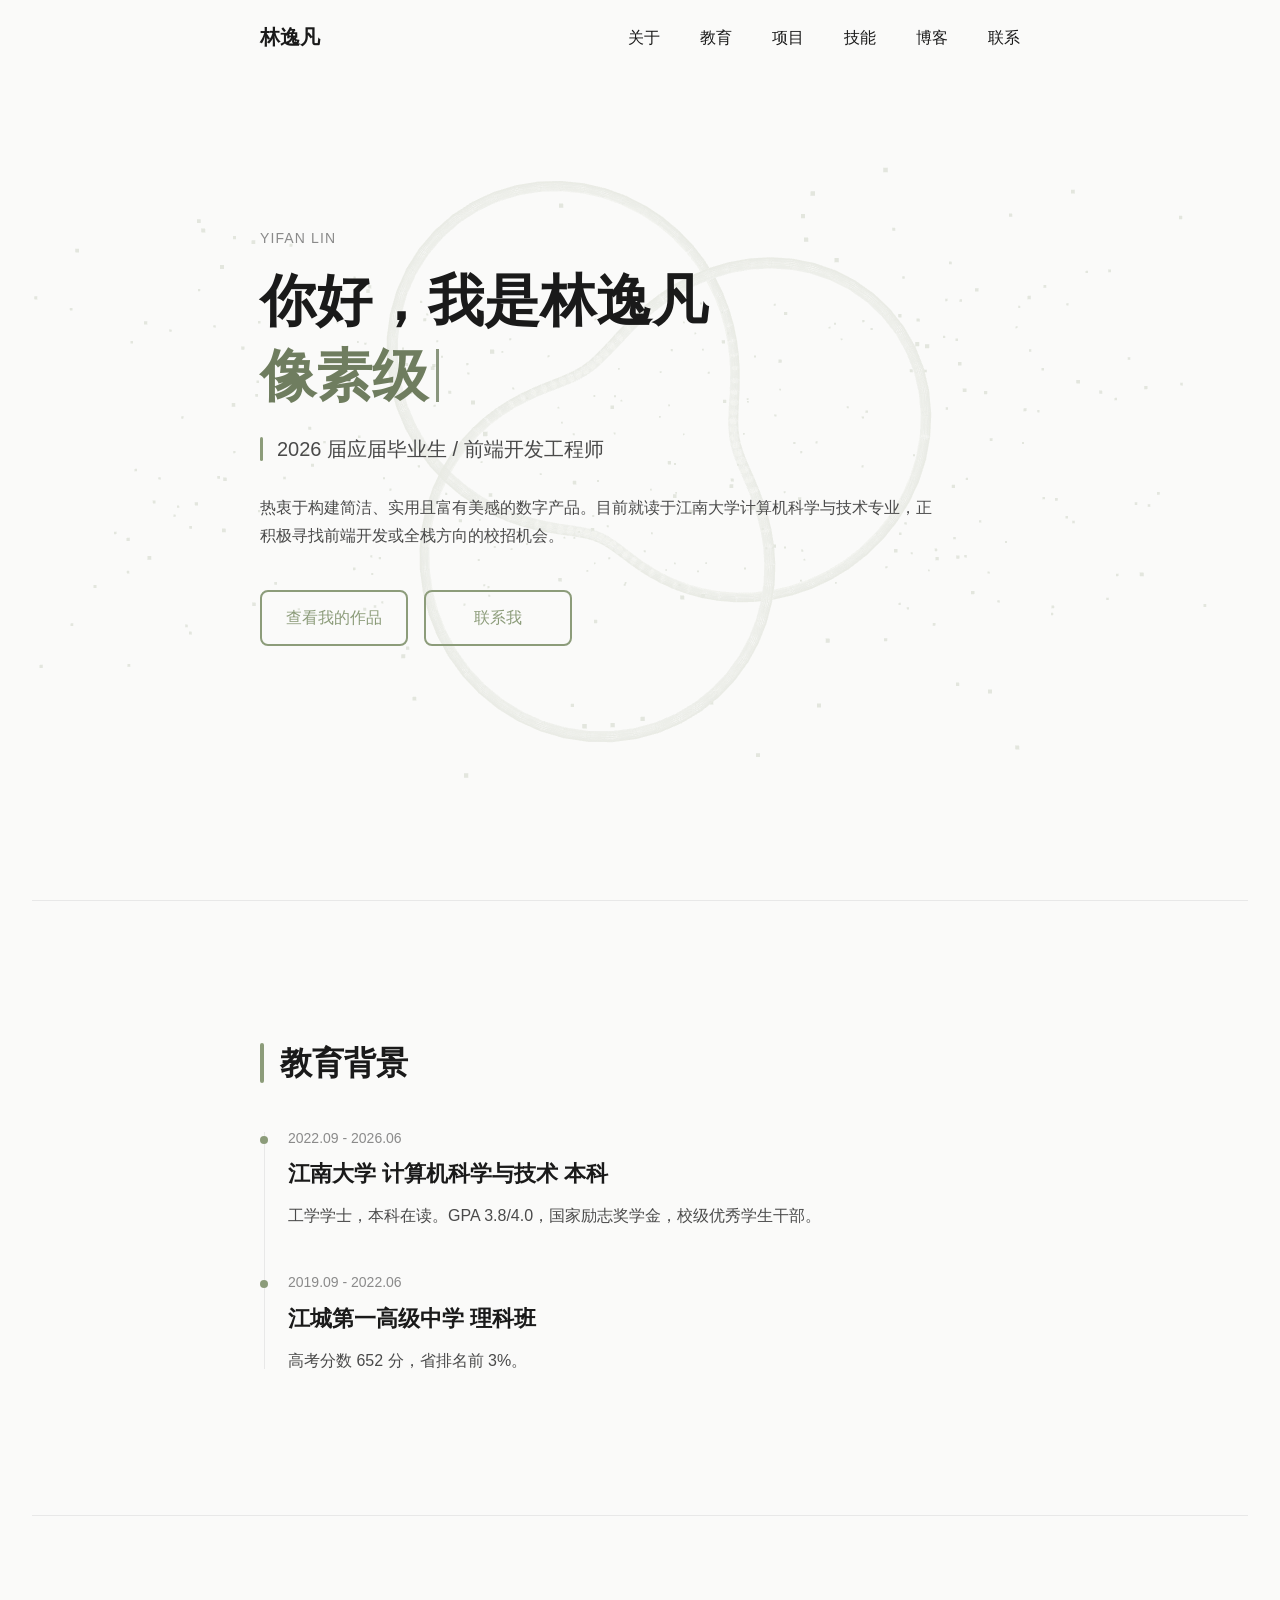
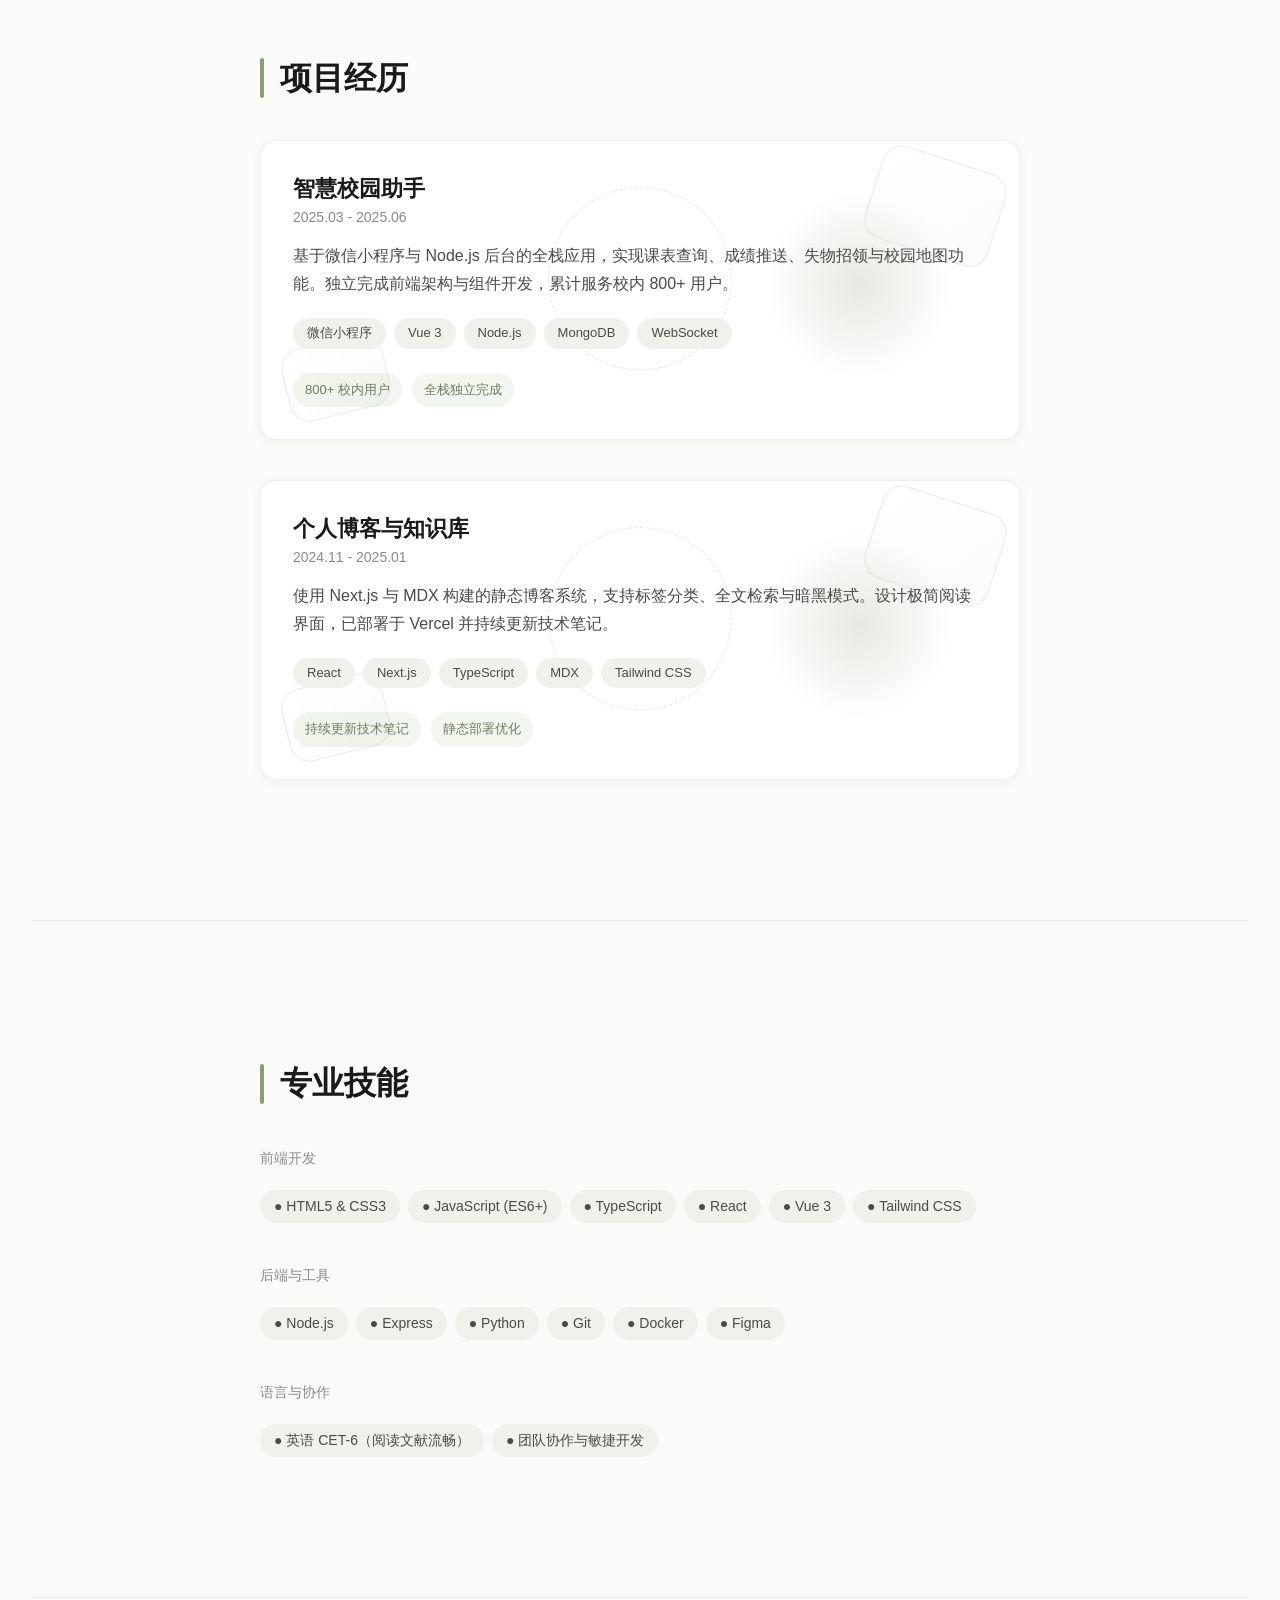
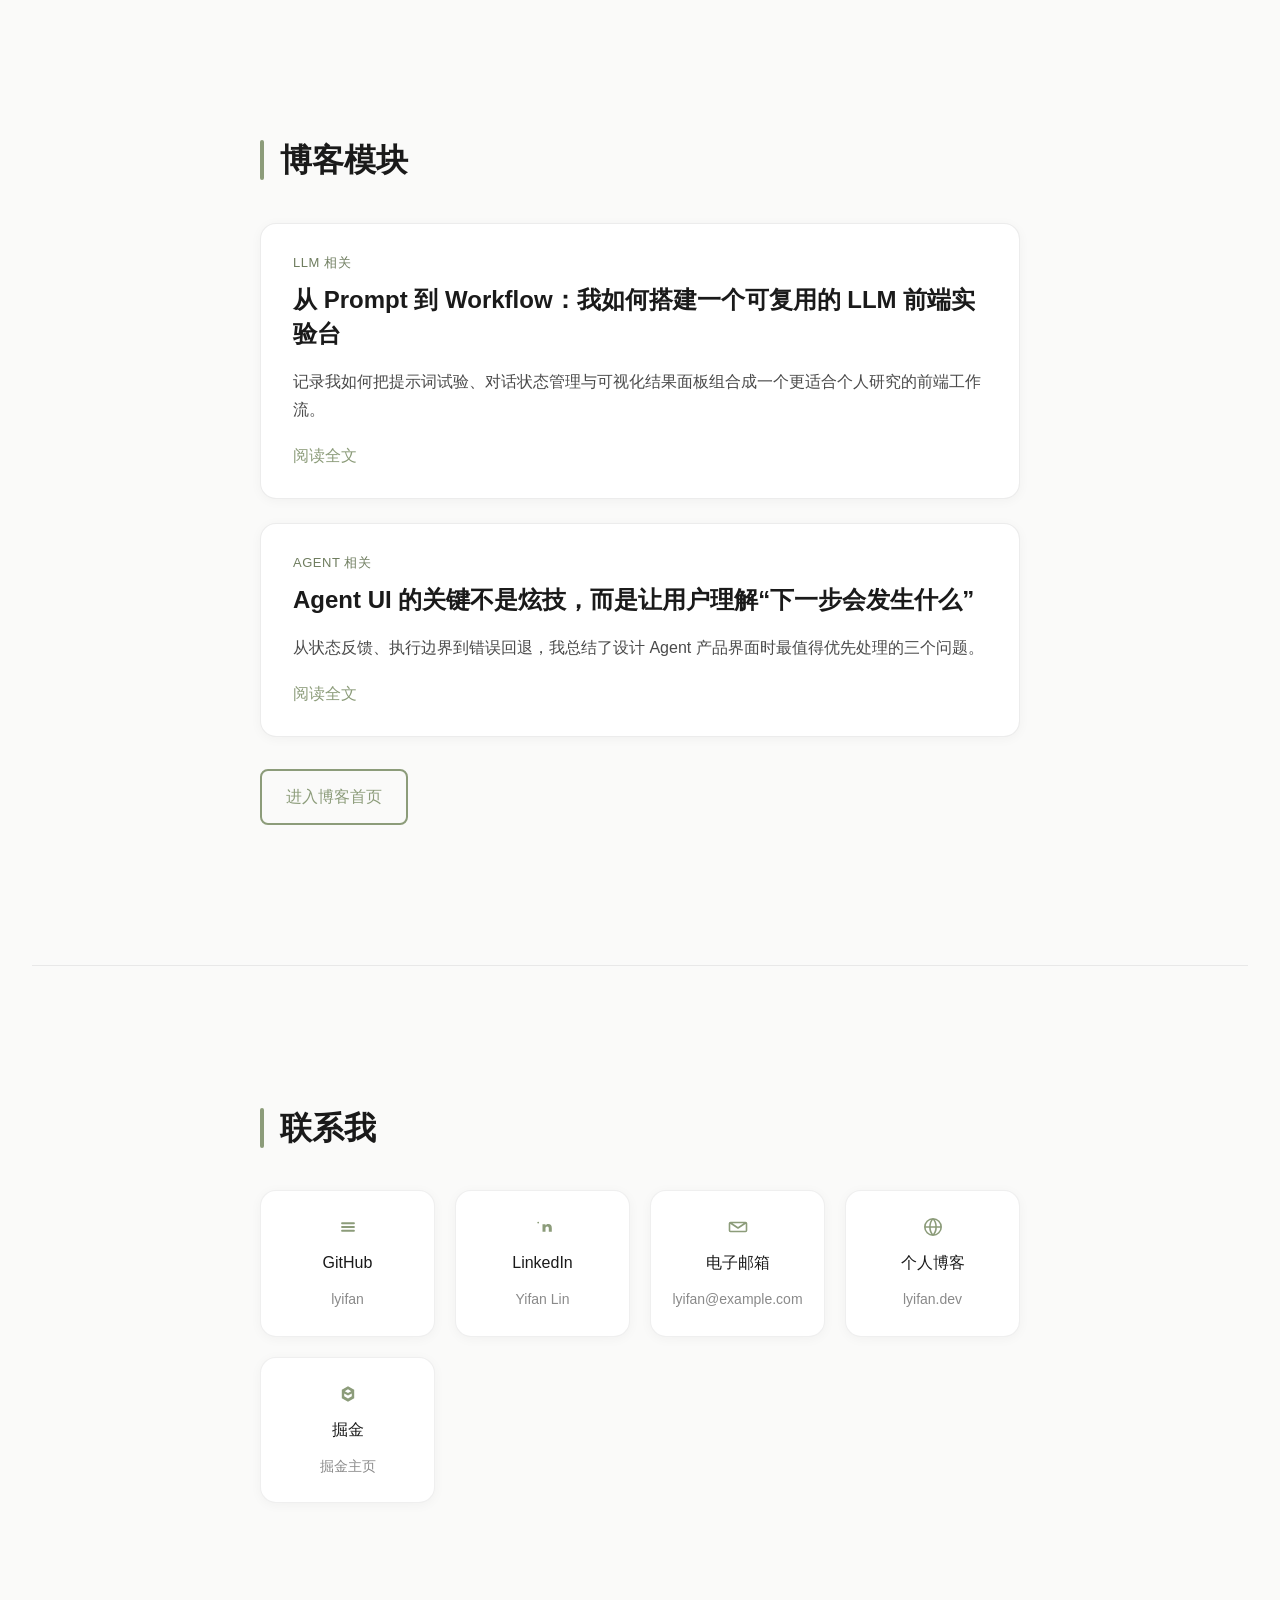
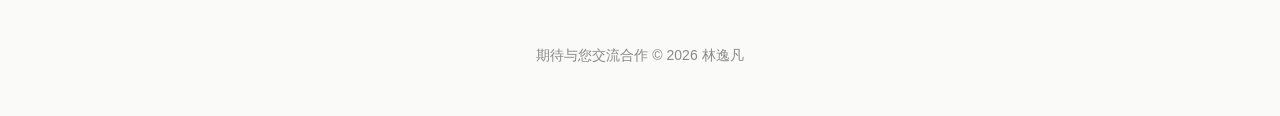
==== index.html @ b5159fd4 "Create a static resume portfolio site with 3D interactions and blog routes. This adds a deploy-ready" ====
<!DOCTYPE html>
<html lang="zh-CN">
  <head>
    <meta charset="UTF-8" />
    <meta name="viewport" content="width=device-width, initial-scale=1.0" />
    <title>林逸凡 | 个人简历</title>
    <meta
      name="description"
      content="林逸凡的个人简历网站，展示教育背景、项目经历、专业技能与联系方式。"
    />
    <link rel="stylesheet" href="./style.css" />
  </head>
  <body>
    <header class="site-header" id="top">
      <nav class="nav" aria-label="主导航">
        <div class="nav__inner">
          <a class="nav__brand" href="#about" data-nav-link>林逸凡</a>
          <div class="nav__links" aria-label="桌面端导航">
            <a href="#about" data-nav-link>关于</a>
            <a href="#education" data-nav-link>教育</a>
            <a href="#projects" data-nav-link>项目</a>
            <a href="#skills" data-nav-link>技能</a>
            <a href="./blog/index.html">博客</a>
            <a href="#contact" data-nav-link>联系</a>
          </div>
          <button
            class="nav__toggle"
            type="button"
            aria-label="打开菜单"
            aria-expanded="false"
            aria-controls="mobile-menu"
          >
            <svg viewBox="0 0 24 24" aria-hidden="true">
              <path
                d="M4 7h16M4 12h16M4 17h16"
                fill="none"
                stroke="currentColor"
                stroke-linecap="round"
                stroke-width="1.8"
              />
            </svg>
          </button>
        </div>
      </nav>
      <div class="mobile-menu" id="mobile-menu" aria-hidden="true">
        <div class="mobile-menu__panel">
          <button class="mobile-menu__close" type="button" aria-label="关闭菜单">
            <svg viewBox="0 0 24 24" aria-hidden="true">
              <path
                d="M6 6l12 12M18 6L6 18"
                fill="none"
                stroke="currentColor"
                stroke-linecap="round"
                stroke-width="1.8"
              />
            </svg>
          </button>
          <div class="mobile-menu__links" aria-label="移动端导航">
            <a href="#about" data-mobile-link>关于</a>
            <a href="#education" data-mobile-link>教育</a>
            <a href="#projects" data-mobile-link>项目</a>
            <a href="#skills" data-mobile-link>技能</a>
            <a href="./blog/index.html">博客</a>
            <a href="#contact" data-mobile-link>联系</a>
          </div>
        </div>
      </div>
    </header>

    <main class="page">
      <section class="hero section section--hero section-visible" id="about" aria-labelledby="hero-title">
        <div class="hero__scene" aria-hidden="true">
          <canvas class="hero__canvas" id="hero-canvas"></canvas>
        </div>
        <div class="container">
          <div class="hero__content">
            <p class="hero__eyebrow">Yifan Lin</p>
            <h1 class="hero__title" id="hero-title">
              你好，我是林逸凡
              <span
                class="hero__typing"
                data-typing='["前端开发工程师","像素级体验的构建者","热爱开源与美感的开发者"]'
                aria-label="前端开发工程师"
              >
                <span class="hero__typing-text">前端开发工程师</span>
                <span class="hero__typing-caret" aria-hidden="true"></span>
              </span>
            </h1>
            <p class="hero__subtitle">
              <span class="hero__subtitle-accent"></span>
              2026 届应届毕业生 / 前端开发工程师
            </p>
            <p class="hero__description">
              热衷于构建简洁、实用且富有美感的数字产品。目前就读于江南大学计算机科学与技术专业，正积极寻找前端开发或全栈方向的校招机会。
            </p>
            <div class="hero__actions">
              <a class="button button--outline" href="#projects" data-nav-link>查看我的作品</a>
              <a class="button button--outline" href="#contact" data-nav-link>联系我</a>
            </div>
          </div>
        </div>
      </section>

      <section class="section section-divider section-hidden" id="education" data-animate aria-labelledby="education-title">
        <div class="container">
          <div class="section-heading">
            <span class="section-heading__bar" aria-hidden="true"></span>
            <h2 class="section-heading__title" id="education-title">教育背景</h2>
          </div>
          <div class="timeline" aria-label="教育经历时间轴">
            <article class="timeline__item">
              <div class="timeline__marker" aria-hidden="true"></div>
              <div class="timeline__content">
                <p class="timeline__meta">2022.09 - 2026.06</p>
                <h3 class="timeline__title">江南大学 计算机科学与技术 本科</h3>
                <p class="timeline__text">
                  工学学士，本科在读。GPA 3.8/4.0，国家励志奖学金，校级优秀学生干部。
                </p>
              </div>
            </article>
            <article class="timeline__item">
              <div class="timeline__marker" aria-hidden="true"></div>
              <div class="timeline__content">
                <p class="timeline__meta">2019.09 - 2022.06</p>
                <h3 class="timeline__title">江城第一高级中学 理科班</h3>
                <p class="timeline__text">高考分数 652 分，省排名前 3%。</p>
              </div>
            </article>
          </div>
        </div>
      </section>

      <section class="section section-divider section-hidden" id="projects" data-animate aria-labelledby="projects-title">
        <div class="container">
          <div class="section-heading">
            <span class="section-heading__bar" aria-hidden="true"></span>
            <h2 class="section-heading__title" id="projects-title">项目经历</h2>
          </div>
          <div class="project-list">
            <article class="project-card project-card--3d" data-tilt>
              <div class="project-card__visual" aria-hidden="true">
                <span class="project-card__glow"></span>
                <span class="project-card__plane project-card__plane--back"></span>
                <span class="project-card__plane project-card__plane--front"></span>
                <span class="project-card__orbit"></span>
              </div>
              <div class="project-card__header">
                <h3 class="project-card__title">智慧校园助手</h3>
                <p class="project-card__date">2025.03 - 2025.06</p>
              </div>
              <p class="project-card__description">
                基于微信小程序与 Node.js 后台的全栈应用，实现课表查询、成绩推送、失物招领与校园地图功能。独立完成前端架构与组件开发，累计服务校内 800+ 用户。
              </p>
              <div class="tag-list" aria-label="智慧校园助手技术栈">
                <span class="tag">微信小程序</span>
                <span class="tag">Vue 3</span>
                <span class="tag">Node.js</span>
                <span class="tag">MongoDB</span>
                <span class="tag">WebSocket</span>
              </div>
              <div class="project-card__footer">
                <span class="project-card__metric">800+ 校内用户</span>
                <span class="project-card__metric">全栈独立完成</span>
              </div>
            </article>

            <article class="project-card project-card--3d" data-tilt>
              <div class="project-card__visual" aria-hidden="true">
                <span class="project-card__glow"></span>
                <span class="project-card__plane project-card__plane--back"></span>
                <span class="project-card__plane project-card__plane--front"></span>
                <span class="project-card__orbit"></span>
              </div>
              <div class="project-card__header">
                <h3 class="project-card__title">个人博客与知识库</h3>
                <p class="project-card__date">2024.11 - 2025.01</p>
              </div>
              <p class="project-card__description">
                使用 Next.js 与 MDX 构建的静态博客系统，支持标签分类、全文检索与暗黑模式。设计极简阅读界面，已部署于 Vercel 并持续更新技术笔记。
              </p>
              <div class="tag-list" aria-label="个人博客与知识库技术栈">
                <span class="tag">React</span>
                <span class="tag">Next.js</span>
                <span class="tag">TypeScript</span>
                <span class="tag">MDX</span>
                <span class="tag">Tailwind CSS</span>
              </div>
              <div class="project-card__footer">
                <span class="project-card__metric">持续更新技术笔记</span>
                <span class="project-card__metric">静态部署优化</span>
              </div>
            </article>
          </div>
        </div>
      </section>

      <section class="section section-divider section-hidden" id="skills" data-animate aria-labelledby="skills-title">
        <div class="container">
          <div class="section-heading">
            <span class="section-heading__bar" aria-hidden="true"></span>
            <h2 class="section-heading__title" id="skills-title">专业技能</h2>
          </div>

          <div class="skill-groups">
            <article class="skill-group">
              <p class="skill-group__label">前端开发</p>
              <div class="skill-list">
                <span class="skill-pill">● HTML5 &amp; CSS3</span>
                <span class="skill-pill">● JavaScript (ES6+)</span>
                <span class="skill-pill">● TypeScript</span>
                <span class="skill-pill">● React</span>
                <span class="skill-pill">● Vue 3</span>
                <span class="skill-pill">● Tailwind CSS</span>
              </div>
            </article>

            <article class="skill-group">
              <p class="skill-group__label">后端与工具</p>
              <div class="skill-list">
                <span class="skill-pill">● Node.js</span>
                <span class="skill-pill">● Express</span>
                <span class="skill-pill">● Python</span>
                <span class="skill-pill">● Git</span>
                <span class="skill-pill">● Docker</span>
                <span class="skill-pill">● Figma</span>
              </div>
            </article>

            <article class="skill-group">
              <p class="skill-group__label">语言与协作</p>
              <div class="skill-list">
                <span class="skill-pill">● 英语 CET-6（阅读文献流畅）</span>
                <span class="skill-pill">● 团队协作与敏捷开发</span>
              </div>
            </article>
          </div>
        </div>
      </section>

      <section class="section section-divider section-hidden" id="blog" data-animate aria-labelledby="blog-title">
        <div class="container">
          <div class="section-heading">
            <span class="section-heading__bar" aria-hidden="true"></span>
            <h2 class="section-heading__title" id="blog-title">博客模块</h2>
          </div>
          <div class="blog-preview">
            <article class="blog-card">
              <p class="blog-card__meta">LLM 相关</p>
              <h3 class="blog-card__title">从 Prompt 到 Workflow：我如何搭建一个可复用的 LLM 前端实验台</h3>
              <p class="blog-card__excerpt">
                记录我如何把提示词试验、对话状态管理与可视化结果面板组合成一个更适合个人研究的前端工作流。
              </p>
              <a class="blog-card__link" href="./blog/posts/llm-prompt-workflow.html">阅读全文</a>
            </article>
            <article class="blog-card">
              <p class="blog-card__meta">Agent 相关</p>
              <h3 class="blog-card__title">Agent UI 的关键不是炫技，而是让用户理解“下一步会发生什么”</h3>
              <p class="blog-card__excerpt">
                从状态反馈、执行边界到错误回退，我总结了设计 Agent 产品界面时最值得优先处理的三个问题。
              </p>
              <a class="blog-card__link" href="./blog/posts/agent-ui-feedback.html">阅读全文</a>
            </article>
          </div>
          <div class="blog-preview__actions">
            <a class="button button--outline" href="./blog/index.html">进入博客首页</a>
          </div>
        </div>
      </section>

      <section class="section section-divider section-hidden" id="contact" data-animate aria-labelledby="contact-title">
        <div class="container">
          <div class="section-heading">
            <span class="section-heading__bar" aria-hidden="true"></span>
            <h2 class="section-heading__title" id="contact-title">联系我</h2>
          </div>

          <div class="social-grid">
            <a
              class="social-card"
              href="https://github.com/lyifan"
              target="_blank"
              rel="noopener noreferrer"
              aria-label="打开 GitHub：lyifan"
            >
              <span class="social-card__icon" aria-hidden="true">
                <svg viewBox="0 0 24 24">
                  <path
                    d="M6 8.25h12M6 12h12M6 15.75h12"
                    fill="none"
                    stroke="currentColor"
                    stroke-linecap="round"
                    stroke-width="1.8"
                  />
                </svg>
              </span>
              <span class="social-card__name">GitHub</span>
              <span class="social-card__meta">lyifan</span>
            </a>

            <a
              class="social-card"
              href="https://linkedin.com/in/lyifan"
              target="_blank"
              rel="noopener noreferrer"
              aria-label="打开 LinkedIn：Yifan Lin"
            >
              <span class="social-card__icon" aria-hidden="true">
                <svg viewBox="0 0 24 24">
                  <path
                    d="M7.2 9.2v7.6M7.2 6.7a.9.9 0 1 0 0 1.8a.9.9 0 0 0 0-1.8Zm4.3 10.1V9.2h3v1.2c.5-.9 1.5-1.5 2.8-1.5c2.3 0 3.5 1.5 3.5 4.1v3.8h-3V13.3c0-1.1-.4-1.9-1.5-1.9c-.9 0-1.4.6-1.7 1.2a2 2 0 0 0-.1.8v3.4h-3Z"
                    fill="currentColor"
                  />
                </svg>
              </span>
              <span class="social-card__name">LinkedIn</span>
              <span class="social-card__meta">Yifan Lin</span>
            </a>

            <a
              class="social-card"
              href="mailto:lyifan@example.com"
              aria-label="发送邮件至 lyifan@example.com"
            >
              <span class="social-card__icon" aria-hidden="true">
                <svg viewBox="0 0 24 24">
                  <path
                    d="M4.5 7.5h15a1 1 0 0 1 1 1v7a1 1 0 0 1-1 1h-15a1 1 0 0 1-1-1v-7a1 1 0 0 1 1-1Zm0 .5L12 13l7.5-5"
                    fill="none"
                    stroke="currentColor"
                    stroke-linejoin="round"
                    stroke-width="1.6"
                  />
                </svg>
              </span>
              <span class="social-card__name">电子邮箱</span>
              <span class="social-card__meta">lyifan@example.com</span>
            </a>

            <a
              class="social-card"
              href="https://lyifan.dev"
              target="_blank"
              rel="noopener noreferrer"
              aria-label="打开个人博客：lyifan.dev"
            >
              <span class="social-card__icon" aria-hidden="true">
                <svg viewBox="0 0 24 24">
                  <path
                    d="M12 3.8a8.2 8.2 0 1 0 0 16.4a8.2 8.2 0 0 0 0-16.4Zm0 0c2 2 3.1 5.2 3.1 8.2S14 18.2 12 20.2m0-16.4c-2 2-3.1 5.2-3.1 8.2s1.1 6.2 3.1 8.2M4.3 12h15.4"
                    fill="none"
                    stroke="currentColor"
                    stroke-width="1.6"
                  />
                </svg>
              </span>
              <span class="social-card__name">个人博客</span>
              <span class="social-card__meta">lyifan.dev</span>
            </a>

            <a
              class="social-card"
              href="https://juejin.cn/user/lyifan"
              target="_blank"
              rel="noopener noreferrer"
              aria-label="打开掘金主页"
            >
              <span class="social-card__icon" aria-hidden="true">
                <svg viewBox="0 0 24 24">
                  <path
                    d="M12 4.2l6.2 3.6v8.4L12 19.8l-6.2-3.6V7.8L12 4.2Zm0 3.1L8.8 9.2l3.2 1.9l3.2-1.9L12 7.3Zm-3.8 4.1v2.8l3.8 2.2l3.8-2.2v-2.8L12 13.6l-3.8-2.2Z"
                    fill="currentColor"
                  />
                </svg>
              </span>
              <span class="social-card__name">掘金</span>
              <span class="social-card__meta">掘金主页</span>
            </a>
          </div>
        </div>
      </section>
    </main>

    <footer class="footer">
      <div class="container">
        <p class="footer__text">期待与您交流合作 © 2026 林逸凡</p>
      </div>
    </footer>

    <script src="./three.min.js"></script>
    <script src="./script.js"></script>
  </body>
</html>
---- style.css ----
:root {
  --color-bg: #fafaf9;
  --color-surface: #ffffff;
  --color-text: #1a1a1a;
  --color-text-secondary: #4a4a4a;
  --color-text-muted: #8a8a8a;
  --color-accent: #8c9c7a;
  --color-accent-hover: #6f7d5f;
  --color-border: #e8e8e8;
  --color-tag: #f0f0ed;
  --color-tag-hover: #e6e8e0;
  --shadow-card: 0 2px 12px rgba(0, 0, 0, 0.04);
  --shadow-card-hover: 0 12px 40px rgba(0, 0, 0, 0.06);
  --shadow-social-hover:
    0 0 0 6px rgba(140, 156, 122, 0.15),
    0 8px 30px rgba(0, 0, 0, 0.06);
  --transition-smooth: 0.5s cubic-bezier(0.2, 0.9, 0.3, 1);
  --radius-card: 16px;
  --radius-button: 8px;
  --radius-pill: 20px;
  --container-width: 760px;
  --space-section: 140px;
  --space-card: 40px;
}

*,
*::before,
*::after {
  box-sizing: border-box;
}

html {
  scroll-behavior: smooth;
}

body {
  margin: 0;
  font-family: -apple-system, BlinkMacSystemFont, "Segoe UI", Roboto, Helvetica, Arial, sans-serif;
  color: var(--color-text-secondary);
  background: var(--color-bg);
  font-size: 16px;
  line-height: 1.75;
  text-rendering: optimizeLegibility;
}

body.menu-open {
  overflow: hidden;
}

a,
button {
  -webkit-tap-highlight-color: transparent;
}

a {
  color: inherit;
  text-decoration: none;
}

button {
  border: 0;
  background: transparent;
  color: inherit;
  font: inherit;
}

button,
a,
.tag,
.skill-pill,
.social-card,
.project-card {
  cursor: pointer;
}

img,
svg {
  display: block;
  max-width: 100%;
}

:focus-visible {
  outline: 2px solid var(--color-accent);
  outline-offset: 4px;
}

.container {
  width: min(100%, var(--container-width));
  margin: 0 auto;
}

.site-header {
  position: fixed;
  top: 0;
  left: 0;
  z-index: 20;
  width: 100%;
}

.nav {
  transition:
    background-color 0.3s ease,
    border-color 0.3s ease,
    box-shadow 0.3s ease,
    backdrop-filter 0.3s ease;
}

.nav.nav-scrolled {
  background: rgba(250, 250, 249, 0.85);
  backdrop-filter: blur(12px);
  border-bottom: 1px solid rgba(232, 232, 232, 0.95);
}

.nav__inner {
  width: min(100%, calc(var(--container-width) + 64px));
  margin: 0 auto;
  padding: 20px 32px;
  display: flex;
  align-items: center;
  justify-content: space-between;
}

.nav__brand {
  font-size: 20px;
  font-weight: 600;
  color: var(--color-text);
}

.nav__links {
  display: flex;
  align-items: center;
  gap: 40px;
}

.nav__links a {
  font-size: 16px;
  font-weight: 500;
  color: var(--color-text);
  transition: color 0.25s ease;
}

.nav__links a:hover,
.nav__brand:hover,
.mobile-menu__links a:hover {
  color: var(--color-accent);
}

.nav__toggle,
.mobile-menu__close {
  display: none;
  align-items: center;
  justify-content: center;
  width: 44px;
  height: 44px;
  color: var(--color-text);
}

.nav__toggle svg,
.mobile-menu__close svg {
  width: 24px;
  height: 24px;
}

.mobile-menu {
  position: fixed;
  inset: 0;
  background: rgba(250, 250, 249, 0.92);
  opacity: 0;
  visibility: hidden;
  pointer-events: none;
  transition:
    opacity 0.3s ease,
    visibility 0.3s ease;
}

.mobile-menu.is-open {
  opacity: 1;
  visibility: visible;
  pointer-events: auto;
}

.mobile-menu__panel {
  position: relative;
  min-height: 100vh;
  background: var(--color-bg);
  transform: translateY(-100%);
  transition: transform 0.4s cubic-bezier(0.2, 0.9, 0.3, 1);
}

.mobile-menu.is-open .mobile-menu__panel {
  transform: translateY(0);
}

.mobile-menu__close {
  position: absolute;
  top: 20px;
  right: 20px;
}

.mobile-menu__links {
  min-height: 100vh;
  display: flex;
  flex-direction: column;
  align-items: center;
  justify-content: center;
  gap: 32px;
}

.mobile-menu__links a {
  font-size: 24px;
  font-weight: 500;
  color: var(--color-text);
}

.page {
  padding: 0 32px;
}

.section {
  padding: var(--space-section) 0;
}

.section--hero {
  min-height: 100vh;
  display: flex;
  align-items: center;
  padding-top: 112px;
  position: relative;
  overflow: hidden;
}

.section-divider {
  border-top: 1px solid var(--color-border);
}

.section-heading {
  display: flex;
  align-items: center;
  gap: 16px;
  margin-bottom: 40px;
}

.section-heading__bar {
  width: 4px;
  height: 40px;
  border-radius: 999px;
  background: var(--color-accent);
}

.section-heading__title {
  margin: 0;
  font-size: 32px;
  line-height: 1.4;
  font-weight: 600;
  color: var(--color-text);
}

.hero__content {
  max-width: 720px;
  position: relative;
  z-index: 1;
}

.hero__scene {
  position: absolute;
  inset: 0;
  pointer-events: none;
  overflow: hidden;
}

.hero__canvas {
  width: 100%;
  height: 100%;
  opacity: 0.55;
}

.hero__eyebrow {
  margin: 0 0 16px;
  font-size: 14px;
  color: var(--color-text-muted);
  letter-spacing: 0.08em;
  text-transform: uppercase;
}

.hero__title {
  margin: 0;
  font-size: 56px;
  line-height: 1.2;
  font-weight: 700;
  color: var(--color-text);
  display: flex;
  flex-direction: column;
  gap: 8px;
}

.hero__typing {
  display: inline-flex;
  align-items: center;
  gap: 8px;
  min-height: 1.2em;
  color: var(--color-accent-hover);
}

.hero__typing-text {
  display: inline-block;
}

.hero__typing-caret {
  width: 3px;
  height: 0.95em;
  background: rgba(111, 125, 95, 0.8);
  animation: typing-caret 0.9s steps(1) infinite;
}

.hero__subtitle {
  margin: 24px 0 0;
  font-size: 20px;
  line-height: 1.6;
  color: var(--color-text-secondary);
  display: inline-flex;
  align-items: center;
  gap: 14px;
}

.hero__subtitle-accent {
  width: 3px;
  height: 24px;
  border-radius: 999px;
  background: var(--color-accent);
}

.hero__description {
  margin: 24px 0 0;
  max-width: 680px;
}

.hero__actions {
  margin-top: 40px;
  display: flex;
  flex-wrap: wrap;
  gap: 16px;
}

.button {
  display: inline-flex;
  align-items: center;
  justify-content: center;
  min-width: 148px;
  padding: 12px 22px;
  border-radius: var(--radius-button);
  border: 2px solid var(--color-accent);
  font-weight: 500;
  transition: all 0.25s ease;
}

.button--outline {
  color: var(--color-accent);
  background: transparent;
}

.button--outline:hover {
  background: var(--color-accent);
  color: #ffffff;
}

.timeline {
  position: relative;
  display: flex;
  flex-direction: column;
  gap: var(--space-card);
  padding-left: 28px;
}

.timeline::before {
  content: "";
  position: absolute;
  top: 6px;
  bottom: 6px;
  left: 4px;
  width: 1px;
  background: var(--color-border);
}

.timeline__item {
  position: relative;
  display: flex;
  gap: 20px;
}

.timeline__marker {
  position: absolute;
  top: 10px;
  left: -28px;
  width: 8px;
  height: 8px;
  border-radius: 50%;
  background: var(--color-accent);
}

.timeline__meta,
.project-card__date {
  margin: 0 0 8px;
  font-size: 14px;
  color: var(--color-text-muted);
}

.timeline__title,
.project-card__title {
  margin: 0;
  font-size: 22px;
  line-height: 1.45;
  font-weight: 600;
  color: var(--color-text);
}

.timeline__text,
.project-card__description {
  margin: 12px 0 0;
}

.project-list,
.skill-groups,
.blog-preview {
  display: flex;
  flex-direction: column;
  gap: var(--space-card);
}

.project-card {
  position: relative;
  padding: 32px;
  background: var(--color-surface);
  border: 1px solid rgba(232, 232, 232, 0.7);
  border-radius: var(--radius-card);
  box-shadow: var(--shadow-card);
  transition:
    transform 0.35s ease,
    box-shadow 0.35s ease;
}

.project-card:hover {
  transform: translateY(-4px);
  box-shadow: var(--shadow-card-hover);
}

.project-card--3d {
  transform-style: preserve-3d;
  perspective: 1200px;
  overflow: hidden;
}

.project-card__visual {
  position: absolute;
  inset: 0;
  pointer-events: none;
  transform-style: preserve-3d;
}

.project-card__glow {
  position: absolute;
  top: 18%;
  right: 10%;
  width: 180px;
  height: 180px;
  border-radius: 50%;
  background: radial-gradient(circle, rgba(140, 156, 122, 0.22) 0%, rgba(140, 156, 122, 0) 72%);
  transform: translateZ(30px);
}

.project-card__plane {
  position: absolute;
  border: 1px solid rgba(140, 156, 122, 0.18);
  border-radius: 20px;
  background: linear-gradient(135deg, rgba(255, 255, 255, 0.68), rgba(240, 240, 237, 0.3));
}

.project-card__plane--back {
  inset: 18px 22px auto auto;
  width: 128px;
  height: 96px;
  transform: rotate(18deg) translateZ(10px);
}

.project-card__plane--front {
  inset: auto auto 28px 34px;
  width: 100px;
  height: 72px;
  transform: rotate(-14deg) translateZ(36px);
}

.project-card__orbit {
  position: absolute;
  top: 48px;
  left: 50%;
  width: 180px;
  height: 180px;
  margin-left: -90px;
  border: 1px dashed rgba(140, 156, 122, 0.26);
  border-radius: 50%;
  transform: translateZ(22px);
}

.project-card__header,
.project-card__description,
.tag-list,
.project-card__footer {
  position: relative;
  z-index: 1;
}

.project-card__footer {
  margin-top: 24px;
  display: flex;
  flex-wrap: wrap;
  gap: 10px;
}

.project-card__metric {
  display: inline-flex;
  align-items: center;
  padding: 6px 12px;
  border-radius: 999px;
  background: rgba(140, 156, 122, 0.1);
  color: var(--color-accent-hover);
  font-size: 13px;
}

.tag-list,
.skill-list {
  margin-top: 20px;
  display: flex;
  flex-wrap: wrap;
  gap: 10px 8px;
}

.tag,
.skill-pill {
  display: inline-flex;
  align-items: center;
  justify-content: center;
  padding: 4px 14px;
  border-radius: var(--radius-pill);
  background: var(--color-tag);
  color: var(--color-text-secondary);
}

.tag {
  font-size: 13px;
}

.skill-group__label {
  margin: 0 0 16px;
  font-size: 14px;
  color: var(--color-text-muted);
}

.skill-pill {
  font-size: 14px;
  transition:
    transform 0.3s ease,
    background-color 0.3s ease,
    box-shadow 0.3s ease;
}

.skill-pill:hover {
  background: var(--color-tag-hover);
  transform: translateY(-3px);
  box-shadow: 0 6px 18px rgba(0, 0, 0, 0.06);
}

.social-grid {
  display: grid;
  grid-template-columns: repeat(auto-fit, minmax(160px, 1fr));
  gap: 20px;
}

.blog-preview {
  gap: 24px;
}

.blog-card {
  padding: 28px 32px;
  background: var(--color-surface);
  border: 1px solid rgba(232, 232, 232, 0.8);
  border-radius: var(--radius-card);
  box-shadow: var(--shadow-card);
}

.blog-card__meta {
  margin: 0 0 8px;
  font-size: 13px;
  color: var(--color-accent-hover);
  letter-spacing: 0.04em;
  text-transform: uppercase;
}

.blog-card__title {
  margin: 0;
  font-size: 24px;
  line-height: 1.45;
  color: var(--color-text);
}

.blog-card__excerpt {
  margin: 16px 0 0;
}

.blog-card__link {
  display: inline-flex;
  margin-top: 18px;
  color: var(--color-accent);
  font-weight: 500;
}

.blog-card__link:hover {
  color: var(--color-accent-hover);
}

.blog-preview__actions {
  margin-top: 32px;
}

.page-shell {
  padding: 140px 32px 72px;
}

.page-hero {
  padding-bottom: 72px;
}

.page-hero__eyebrow {
  margin: 0 0 12px;
  font-size: 13px;
  letter-spacing: 0.08em;
  text-transform: uppercase;
  color: var(--color-accent-hover);
}

.page-hero__title {
  margin: 0;
  font-size: 48px;
  line-height: 1.2;
  color: var(--color-text);
}

.page-hero__description {
  margin: 20px 0 0;
  max-width: 760px;
}

.blog-layout {
  display: grid;
  gap: 24px;
}

.blog-list {
  display: grid;
  gap: 24px;
}

.blog-list__item,
.article-card {
  padding: 28px 32px;
  background: var(--color-surface);
  border: 1px solid rgba(232, 232, 232, 0.8);
  border-radius: var(--radius-card);
  box-shadow: var(--shadow-card);
}

.blog-list__topline,
.article-meta {
  display: flex;
  flex-wrap: wrap;
  gap: 12px;
  margin-bottom: 12px;
  font-size: 13px;
  color: var(--color-text-muted);
}

.blog-category {
  color: var(--color-accent-hover);
}

.blog-list__title,
.article-title {
  margin: 0;
  font-size: 28px;
  line-height: 1.35;
  color: var(--color-text);
}

.blog-list__excerpt,
.article-summary {
  margin: 16px 0 0;
}

.blog-list__tags,
.article-tags {
  margin-top: 20px;
  display: flex;
  flex-wrap: wrap;
  gap: 8px;
}

.article-layout {
  display: grid;
  gap: 32px;
}

.article-content {
  padding: 32px;
  background: var(--color-surface);
  border: 1px solid rgba(232, 232, 232, 0.8);
  border-radius: var(--radius-card);
  box-shadow: var(--shadow-card);
}

.article-content h2 {
  margin: 40px 0 12px;
  font-size: 28px;
  line-height: 1.4;
  color: var(--color-text);
}

.article-content p {
  margin: 0 0 18px;
}

.article-content ul {
  margin: 0 0 20px;
  padding-left: 20px;
}

.article-content li + li {
  margin-top: 8px;
}

.article-nav {
  display: flex;
  flex-wrap: wrap;
  gap: 16px;
}

.social-card {
  min-height: 120px;
  padding: 24px 18px;
  display: flex;
  flex-direction: column;
  align-items: center;
  justify-content: center;
  text-align: center;
  gap: 10px;
  background: var(--color-surface);
  border: 1px solid rgba(232, 232, 232, 0.7);
  border-radius: var(--radius-card);
  box-shadow: var(--shadow-card);
  transition:
    transform 0.35s ease,
    box-shadow 0.35s ease;
}

.social-card:hover {
  transform: scale(1.03);
  box-shadow: var(--shadow-social-hover);
}

.social-card__icon {
  width: 24px;
  height: 24px;
  color: var(--color-accent);
}

.social-card__name {
  font-size: 16px;
  font-weight: 500;
  color: var(--color-text);
}

.social-card__meta,
.footer__text {
  font-size: 14px;
  color: var(--color-text-muted);
}

.footer {
  padding: 0 32px 48px;
}

.footer__text {
  margin: 0;
  text-align: center;
}

.section-hidden {
  opacity: 0;
  transform: translateY(40px);
  transition:
    opacity var(--transition-smooth),
    transform var(--transition-smooth);
}

.section-visible {
  opacity: 1;
  transform: translateY(0);
}

@keyframes typing-caret {
  0%,
  49% {
    opacity: 1;
  }

  50%,
  100% {
    opacity: 0;
  }
}

@media (max-width: 1024px) and (min-width: 769px) {
  .page,
  .footer {
    padding-left: 40px;
    padding-right: 40px;
  }

  .nav__inner {
    width: min(100%, calc(var(--container-width) + 80px));
    padding-left: 40px;
    padding-right: 40px;
  }
}

@media (max-width: 768px) {
  .page,
  .footer {
    padding-left: 20px;
    padding-right: 20px;
  }

  .nav__inner {
    padding: 18px 20px;
  }

  .nav__links {
    display: none;
  }

  .nav__toggle,
  .mobile-menu__close {
    display: inline-flex;
  }

  .section {
    padding: 108px 0;
  }

  .section--hero {
    padding-top: 96px;
  }

  .hero__title {
    font-size: 40px;
  }

  .hero__canvas {
    opacity: 0.42;
  }

  .hero__subtitle {
    align-items: flex-start;
  }

  .hero__actions {
    flex-direction: column;
    align-items: stretch;
  }

  .button {
    width: 100%;
  }

  .timeline {
    padding-left: 20px;
  }

  .timeline__marker {
    left: -20px;
  }

  .project-card {
    padding: 24px;
  }

  .blog-card,
  .blog-list__item,
  .article-card,
  .article-content {
    padding: 24px;
  }

  .page-shell {
    padding: 120px 20px 56px;
  }

  .page-hero__title {
    font-size: 36px;
  }

  .social-grid {
    grid-template-columns: repeat(2, minmax(0, 1fr));
  }
}

@media (max-width: 560px) {
  .section-heading {
    align-items: flex-start;
  }

  .social-grid {
    grid-template-columns: 1fr;
  }
}

@media (prefers-reduced-motion: reduce) {
  html {
    scroll-behavior: auto;
  }

  *,
  *::before,
  *::after {
    animation: none !important;
    transition: none !important;
  }
}
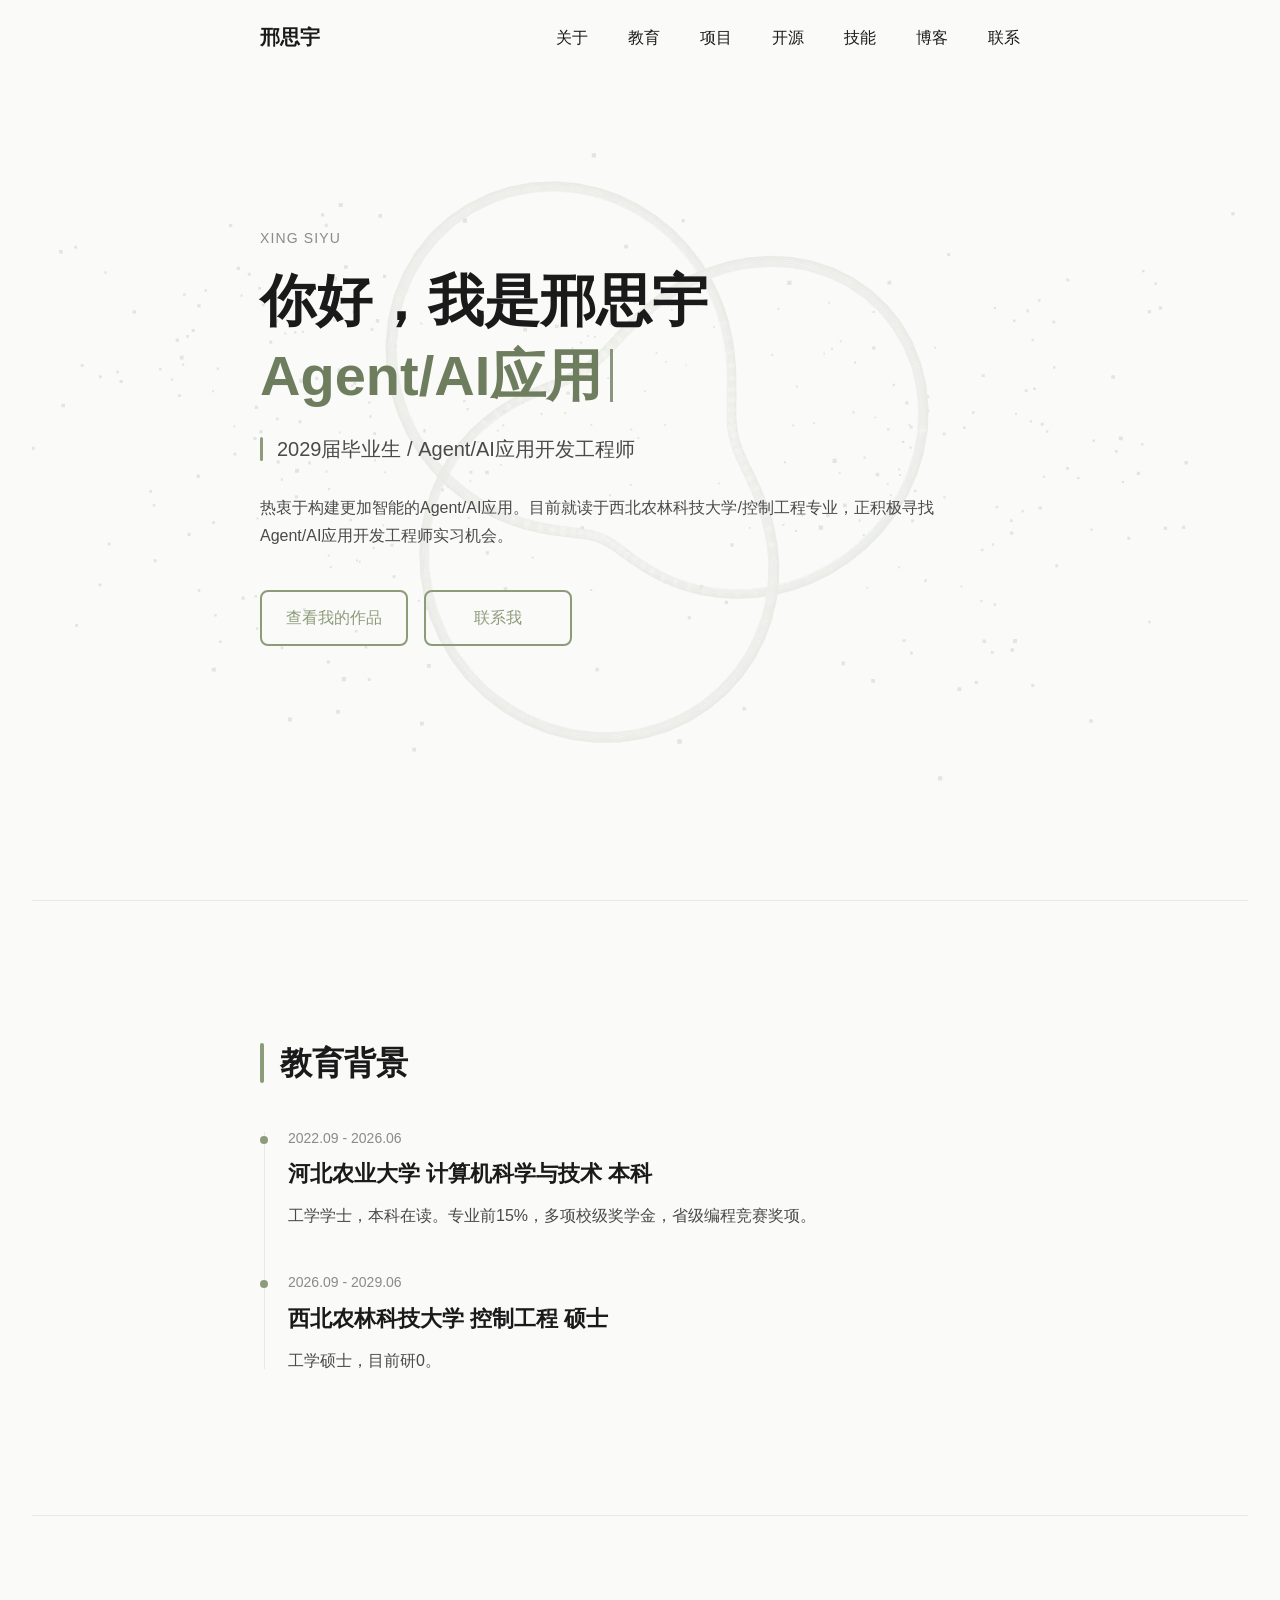
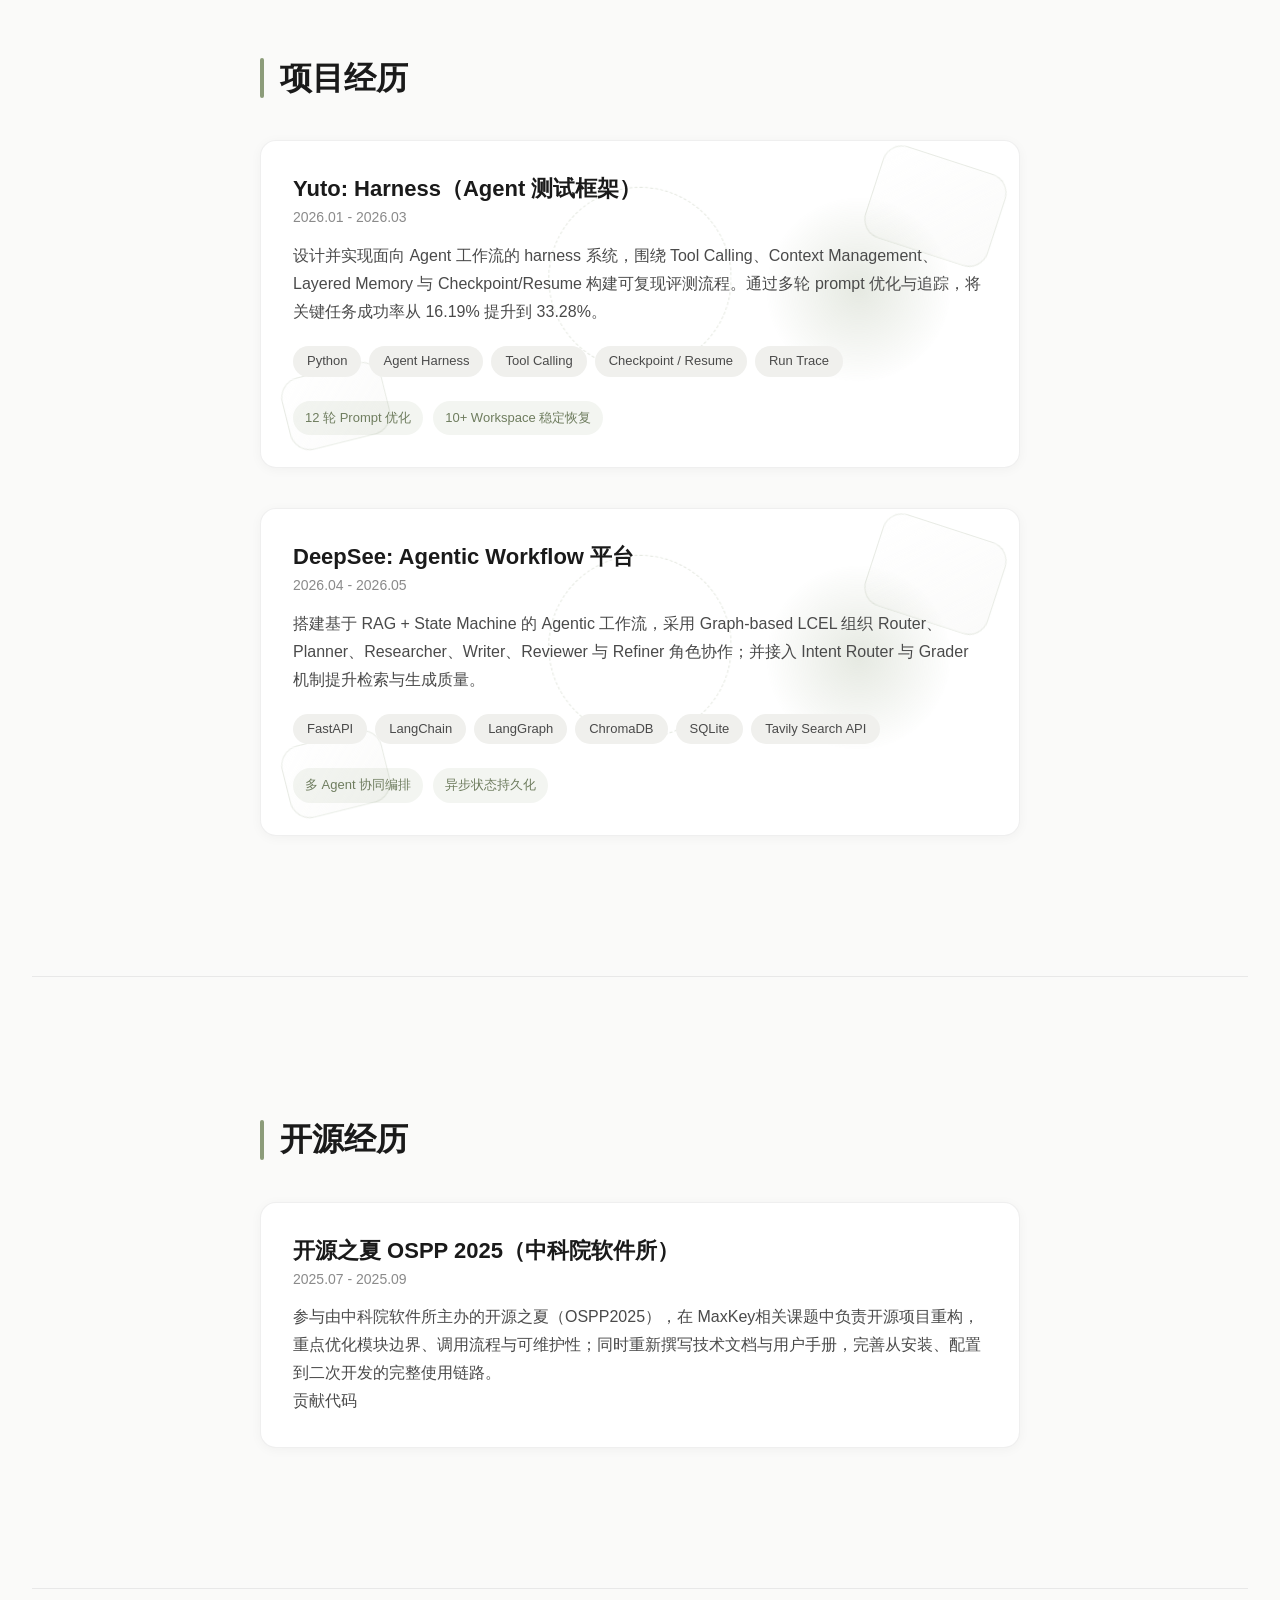
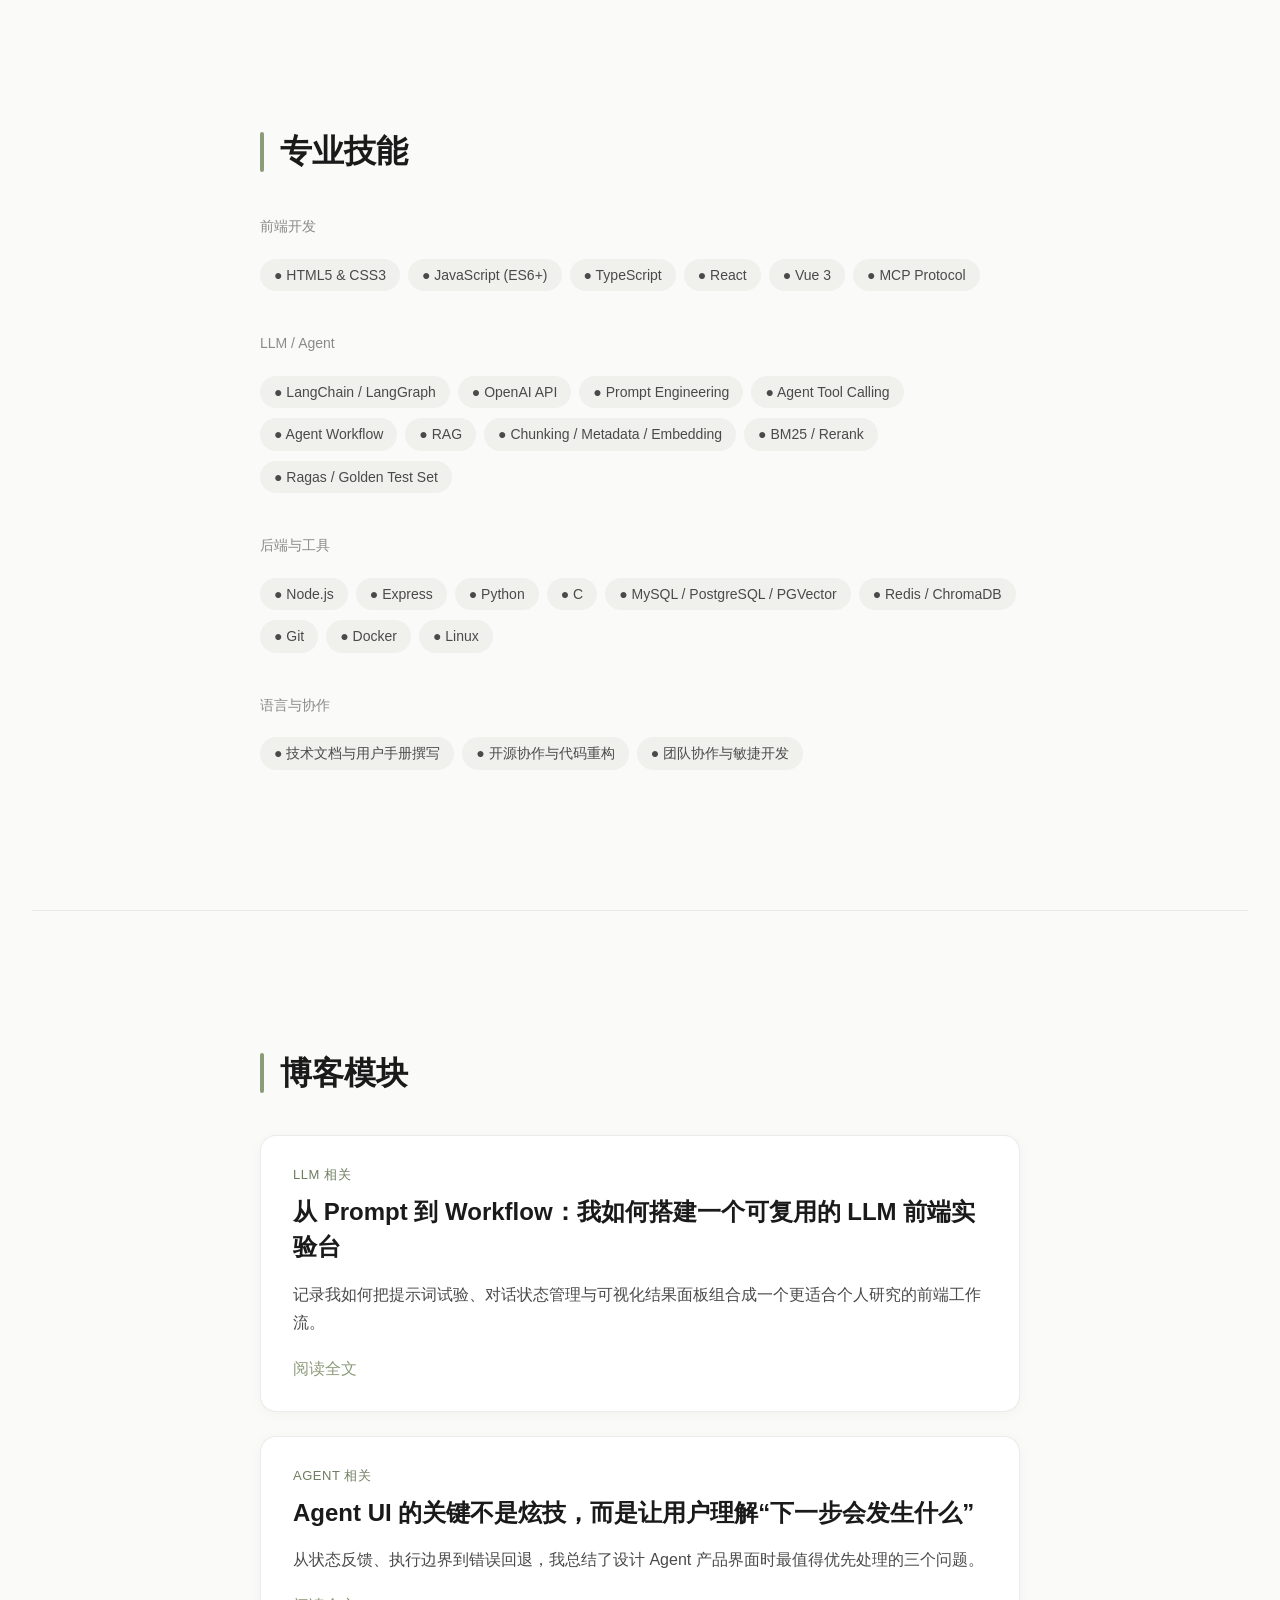
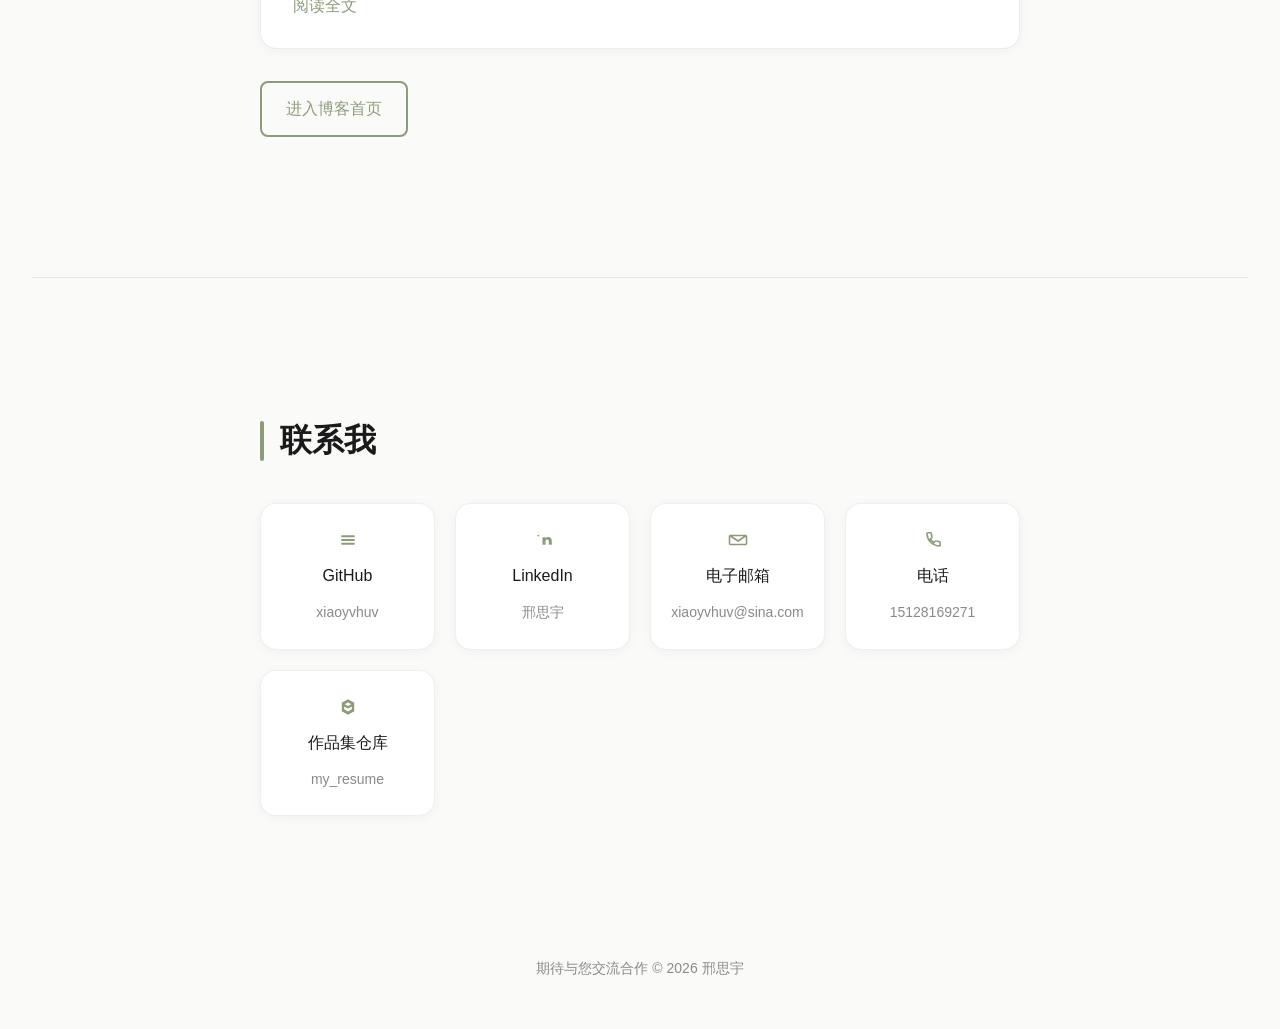
==== commit ef156598: "update portfolio content and opensource section" ====
--- a/index.html
+++ b/index.html
@@ -3,10 +3,10 @@
   <head>
     <meta charset="UTF-8" />
     <meta name="viewport" content="width=device-width, initial-scale=1.0" />
-    <title>林逸凡 | 个人简历</title>
+    <title>邢思宇 | 个人简历</title>
     <meta
       name="description"
-      content="林逸凡的个人简历网站，展示教育背景、项目经历、专业技能与联系方式。"
+      content="邢思宇的个人简历网站，展示教育背景、项目经历、专业技能与联系方式。"
     />
     <link rel="stylesheet" href="./style.css" />
   </head>
@@ -14,11 +14,12 @@
     <header class="site-header" id="top">
       <nav class="nav" aria-label="主导航">
         <div class="nav__inner">
-          <a class="nav__brand" href="#about" data-nav-link>林逸凡</a>
+          <a class="nav__brand" href="#about" data-nav-link>邢思宇</a>
           <div class="nav__links" aria-label="桌面端导航">
             <a href="#about" data-nav-link>关于</a>
             <a href="#education" data-nav-link>教育</a>
             <a href="#projects" data-nav-link>项目</a>
+            <a href="#opensource" data-nav-link>开源</a>
             <a href="#skills" data-nav-link>技能</a>
             <a href="./blog/index.html">博客</a>
             <a href="#contact" data-nav-link>联系</a>
@@ -59,6 +60,7 @@
             <a href="#about" data-mobile-link>关于</a>
             <a href="#education" data-mobile-link>教育</a>
             <a href="#projects" data-mobile-link>项目</a>
+            <a href="#opensource" data-mobile-link>开源</a>
             <a href="#skills" data-mobile-link>技能</a>
             <a href="./blog/index.html">博客</a>
             <a href="#contact" data-mobile-link>联系</a>
@@ -74,24 +76,24 @@
         </div>
         <div class="container">
           <div class="hero__content">
-            <p class="hero__eyebrow">Yifan Lin</p>
+            <p class="hero__eyebrow">Xing Siyu</p>
             <h1 class="hero__title" id="hero-title">
-              你好，我是林逸凡
+              你好，我是邢思宇
               <span
                 class="hero__typing"
-                data-typing='["前端开发工程师","像素级体验的构建者","热爱开源与美感的开发者"]'
-                aria-label="前端开发工程师"
+                data-typing='["Agent/AI应用开发工程师","全栈开发工程师","热爱开源的开发者"]'
+                aria-label="Agent/AI应用开发工程师"
               >
-                <span class="hero__typing-text">前端开发工程师</span>
+                <span class="hero__typing-text">Agent/AI应用开发工程师</span>
                 <span class="hero__typing-caret" aria-hidden="true"></span>
               </span>
             </h1>
             <p class="hero__subtitle">
               <span class="hero__subtitle-accent"></span>
-              2026 届应届毕业生 / 前端开发工程师
+              2029届毕业生 / Agent/AI应用开发工程师
             </p>
             <p class="hero__description">
-              热衷于构建简洁、实用且富有美感的数字产品。目前就读于江南大学计算机科学与技术专业，正积极寻找前端开发或全栈方向的校招机会。
+              热衷于构建更加智能的Agent/AI应用。目前就读于西北农林科技大学/控制工程专业，正积极寻找Agent/AI应用开发工程师实习机会。
             </p>
             <div class="hero__actions">
               <a class="button button--outline" href="#projects" data-nav-link>查看我的作品</a>
@@ -112,18 +114,18 @@
               <div class="timeline__marker" aria-hidden="true"></div>
               <div class="timeline__content">
                 <p class="timeline__meta">2022.09 - 2026.06</p>
-                <h3 class="timeline__title">江南大学 计算机科学与技术 本科</h3>
+                <h3 class="timeline__title">河北农业大学 计算机科学与技术 本科</h3>
                 <p class="timeline__text">
-                  工学学士，本科在读。GPA 3.8/4.0，国家励志奖学金，校级优秀学生干部。
+                  工学学士，本科在读。专业前15%，多项校级奖学金，省级编程竞赛奖项。
                 </p>
               </div>
             </article>
             <article class="timeline__item">
               <div class="timeline__marker" aria-hidden="true"></div>
               <div class="timeline__content">
-                <p class="timeline__meta">2019.09 - 2022.06</p>
-                <h3 class="timeline__title">江城第一高级中学 理科班</h3>
-                <p class="timeline__text">高考分数 652 分，省排名前 3%。</p>
+                <p class="timeline__meta">2026.09 - 2029.06</p>
+                <h3 class="timeline__title">西北农林科技大学 控制工程 硕士</h3>
+                <p class="timeline__text">工学硕士，目前研0。</p>
               </div>
             </article>
           </div>
@@ -145,22 +147,22 @@
                 <span class="project-card__orbit"></span>
               </div>
               <div class="project-card__header">
-                <h3 class="project-card__title">智慧校园助手</h3>
-                <p class="project-card__date">2025.03 - 2025.06</p>
+                <h3 class="project-card__title">Yuto: Harness（Agent 测试框架）</h3>
+                <p class="project-card__date">2026.01 - 2026.03</p>
               </div>
               <p class="project-card__description">
-                基于微信小程序与 Node.js 后台的全栈应用，实现课表查询、成绩推送、失物招领与校园地图功能。独立完成前端架构与组件开发，累计服务校内 800+ 用户。
+                设计并实现面向 Agent 工作流的 harness 系统，围绕 Tool Calling、Context Management、Layered Memory 与 Checkpoint/Resume 构建可复现评测流程。通过多轮 prompt 优化与追踪，将关键任务成功率从 16.19% 提升到 33.28%。
               </p>
-              <div class="tag-list" aria-label="智慧校园助手技术栈">
-                <span class="tag">微信小程序</span>
-                <span class="tag">Vue 3</span>
-                <span class="tag">Node.js</span>
-                <span class="tag">MongoDB</span>
-                <span class="tag">WebSocket</span>
+              <div class="tag-list" aria-label="Yuto Harness 技术栈">
+                <span class="tag">Python</span>
+                <span class="tag">Agent Harness</span>
+                <span class="tag">Tool Calling</span>
+                <span class="tag">Checkpoint / Resume</span>
+                <span class="tag">Run Trace</span>
               </div>
               <div class="project-card__footer">
-                <span class="project-card__metric">800+ 校内用户</span>
-                <span class="project-card__metric">全栈独立完成</span>
+                <span class="project-card__metric">12 轮 Prompt 优化</span>
+                <span class="project-card__metric">10+ Workspace 稳定恢复</span>
               </div>
             </article>
 
@@ -172,25 +174,45 @@
                 <span class="project-card__orbit"></span>
               </div>
               <div class="project-card__header">
-                <h3 class="project-card__title">个人博客与知识库</h3>
-                <p class="project-card__date">2024.11 - 2025.01</p>
+                <h3 class="project-card__title">DeepSee: Agentic Workflow 平台</h3>
+                <p class="project-card__date">2026.04 - 2026.05</p>
               </div>
               <p class="project-card__description">
-                使用 Next.js 与 MDX 构建的静态博客系统，支持标签分类、全文检索与暗黑模式。设计极简阅读界面，已部署于 Vercel 并持续更新技术笔记。
+                搭建基于 RAG + State Machine 的 Agentic 工作流，采用 Graph-based LCEL 组织 Router、Planner、Researcher、Writer、Reviewer 与 Refiner 角色协作；并接入 Intent Router 与 Grader 机制提升检索与生成质量。
               </p>
-              <div class="tag-list" aria-label="个人博客与知识库技术栈">
-                <span class="tag">React</span>
-                <span class="tag">Next.js</span>
-                <span class="tag">TypeScript</span>
-                <span class="tag">MDX</span>
-                <span class="tag">Tailwind CSS</span>
+              <div class="tag-list" aria-label="DeepSee 技术栈">
+                <span class="tag">FastAPI</span>
+                <span class="tag">LangChain</span>
+                <span class="tag">LangGraph</span>
+                <span class="tag">ChromaDB</span>
+                <span class="tag">SQLite</span>
+                <span class="tag">Tavily Search API</span>
               </div>
               <div class="project-card__footer">
-                <span class="project-card__metric">持续更新技术笔记</span>
-                <span class="project-card__metric">静态部署优化</span>
-              </div>
-            </article>
-          </div>
+                <span class="project-card__metric">多 Agent 协同编排</span>
+                <span class="project-card__metric">异步状态持久化</span>
+              </div>
+            </article>
+          </div>
+        </div>
+      </section>
+
+      <section class="section section-divider section-hidden" id="opensource" data-animate aria-labelledby="opensource-title">
+        <div class="container">
+          <div class="section-heading">
+            <span class="section-heading__bar" aria-hidden="true"></span>
+            <h2 class="section-heading__title" id="opensource-title">开源经历</h2>
+          </div>
+          <article class="project-card">
+            <div class="project-card__header">
+              <h3 class="project-card__title">开源之夏 OSPP 2025（中科院软件所）</h3>
+              <p class="project-card__date">2025.07 - 2025.09</p>
+            </div>
+            <p class="project-card__description">
+              参与由中科院软件所主办的开源之夏（OSPP2025），在 MaxKey相关课题中负责开源项目重构，重点优化模块边界、调用流程与可维护性；同时重新撰写技术文档与用户手册，完善从安装、配置到二次开发的完整使用链路。
+            </p>
+            <a href="https://gitee.com/dromara/MaxKey/pulls/56" target="_blank" rel="noopener noreferrer">贡献代码</a>
+          </article>
         </div>
       </section>
 
@@ -210,7 +232,22 @@
                 <span class="skill-pill">● TypeScript</span>
                 <span class="skill-pill">● React</span>
                 <span class="skill-pill">● Vue 3</span>
-                <span class="skill-pill">● Tailwind CSS</span>
+                <span class="skill-pill">● MCP Protocol</span>
+              </div>
+            </article>
+
+            <article class="skill-group">
+              <p class="skill-group__label">LLM / Agent</p>
+              <div class="skill-list">
+                <span class="skill-pill">● LangChain / LangGraph</span>
+                <span class="skill-pill">● OpenAI API</span>
+                <span class="skill-pill">● Prompt Engineering</span>
+                <span class="skill-pill">● Agent Tool Calling</span>
+                <span class="skill-pill">● Agent Workflow</span>
+                <span class="skill-pill">● RAG</span>
+                <span class="skill-pill">● Chunking / Metadata / Embedding</span>
+                <span class="skill-pill">● BM25 / Rerank</span>
+                <span class="skill-pill">● Ragas / Golden Test Set</span>
               </div>
             </article>
 
@@ -220,16 +257,20 @@
                 <span class="skill-pill">● Node.js</span>
                 <span class="skill-pill">● Express</span>
                 <span class="skill-pill">● Python</span>
+                <span class="skill-pill">● C</span>
+                <span class="skill-pill">● MySQL / PostgreSQL / PGVector</span>
+                <span class="skill-pill">● Redis / ChromaDB</span>
                 <span class="skill-pill">● Git</span>
                 <span class="skill-pill">● Docker</span>
-                <span class="skill-pill">● Figma</span>
+                <span class="skill-pill">● Linux</span>
               </div>
             </article>
 
             <article class="skill-group">
               <p class="skill-group__label">语言与协作</p>
               <div class="skill-list">
-                <span class="skill-pill">● 英语 CET-6（阅读文献流畅）</span>
+                <span class="skill-pill">● 技术文档与用户手册撰写</span>
+                <span class="skill-pill">● 开源协作与代码重构</span>
                 <span class="skill-pill">● 团队协作与敏捷开发</span>
               </div>
             </article>
@@ -277,10 +318,10 @@
           <div class="social-grid">
             <a
               class="social-card"
-              href="https://github.com/lyifan"
+              href="https://github.com/xiaoyvhuv"
               target="_blank"
               rel="noopener noreferrer"
-              aria-label="打开 GitHub：lyifan"
+              aria-label="打开 GitHub：xiaoyvhuv"
             >
               <span class="social-card__icon" aria-hidden="true">
                 <svg viewBox="0 0 24 24">
@@ -294,15 +335,15 @@
                 </svg>
               </span>
               <span class="social-card__name">GitHub</span>
-              <span class="social-card__meta">lyifan</span>
+              <span class="social-card__meta">xiaoyvhuv</span>
             </a>
 
             <a
               class="social-card"
-              href="https://linkedin.com/in/lyifan"
+              href="https://linkedin.com/in/xiaoyvhuv"
               target="_blank"
               rel="noopener noreferrer"
-              aria-label="打开 LinkedIn：Yifan Lin"
+              aria-label="打开 LinkedIn：xingsiyu"
             >
               <span class="social-card__icon" aria-hidden="true">
                 <svg viewBox="0 0 24 24">
@@ -313,13 +354,13 @@
                 </svg>
               </span>
               <span class="social-card__name">LinkedIn</span>
-              <span class="social-card__meta">Yifan Lin</span>
+              <span class="social-card__meta">邢思宇</span>
             </a>
 
             <a
               class="social-card"
-              href="mailto:lyifan@example.com"
-              aria-label="发送邮件至 lyifan@example.com"
+              href="mailto:xiaoyvhuv@sina.com"
+              aria-label="发送邮件至 xiaoyvhuv@sina.com"
             >
               <span class="social-card__icon" aria-hidden="true">
                 <svg viewBox="0 0 24 24">
@@ -333,36 +374,34 @@
                 </svg>
               </span>
               <span class="social-card__name">电子邮箱</span>
-              <span class="social-card__meta">lyifan@example.com</span>
+              <span class="social-card__meta">xiaoyvhuv@sina.com</span>
             </a>
 
             <a
               class="social-card"
-              href="https://lyifan.dev"
-              target="_blank"
-              rel="noopener noreferrer"
-              aria-label="打开个人博客：lyifan.dev"
+              href="tel:15128169271"
+              aria-label="拨打电话 15128169271"
             >
               <span class="social-card__icon" aria-hidden="true">
                 <svg viewBox="0 0 24 24">
                   <path
-                    d="M12 3.8a8.2 8.2 0 1 0 0 16.4a8.2 8.2 0 0 0 0-16.4Zm0 0c2 2 3.1 5.2 3.1 8.2S14 18.2 12 20.2m0-16.4c-2 2-3.1 5.2-3.1 8.2s1.1 6.2 3.1 8.2M4.3 12h15.4"
+                    d="M7.1 4.8h2.3c.4 0 .8.3.9.7l.7 3.2c.1.4 0 .8-.3 1.1l-1.3 1.3a13.3 13.3 0 0 0 3.5 3.5l1.3-1.3c.3-.3.7-.4 1.1-.3l3.2.7c.4.1.7.5.7.9v2.3c0 .5-.4 1-.9 1A12.8 12.8 0 0 1 5.9 5.7c0-.5.5-.9 1-.9Z"
                     fill="none"
                     stroke="currentColor"
                     stroke-width="1.6"
                   />
                 </svg>
               </span>
-              <span class="social-card__name">个人博客</span>
-              <span class="social-card__meta">lyifan.dev</span>
+              <span class="social-card__name">电话</span>
+              <span class="social-card__meta">15128169271</span>
             </a>
 
             <a
               class="social-card"
-              href="https://juejin.cn/user/lyifan"
+              href="https://github.com/xiaoyvhuv/my_resume"
               target="_blank"
               rel="noopener noreferrer"
-              aria-label="打开掘金主页"
+              aria-label="打开作品集仓库"
             >
               <span class="social-card__icon" aria-hidden="true">
                 <svg viewBox="0 0 24 24">
@@ -372,8 +411,8 @@
                   />
                 </svg>
               </span>
-              <span class="social-card__name">掘金</span>
-              <span class="social-card__meta">掘金主页</span>
+              <span class="social-card__name">作品集仓库</span>
+              <span class="social-card__meta">my_resume</span>
             </a>
           </div>
         </div>
@@ -382,7 +421,7 @@
 
     <footer class="footer">
       <div class="container">
-        <p class="footer__text">期待与您交流合作 © 2026 林逸凡</p>
+        <p class="footer__text">期待与您交流合作 © 2026 邢思宇</p>
       </div>
     </footer>
 
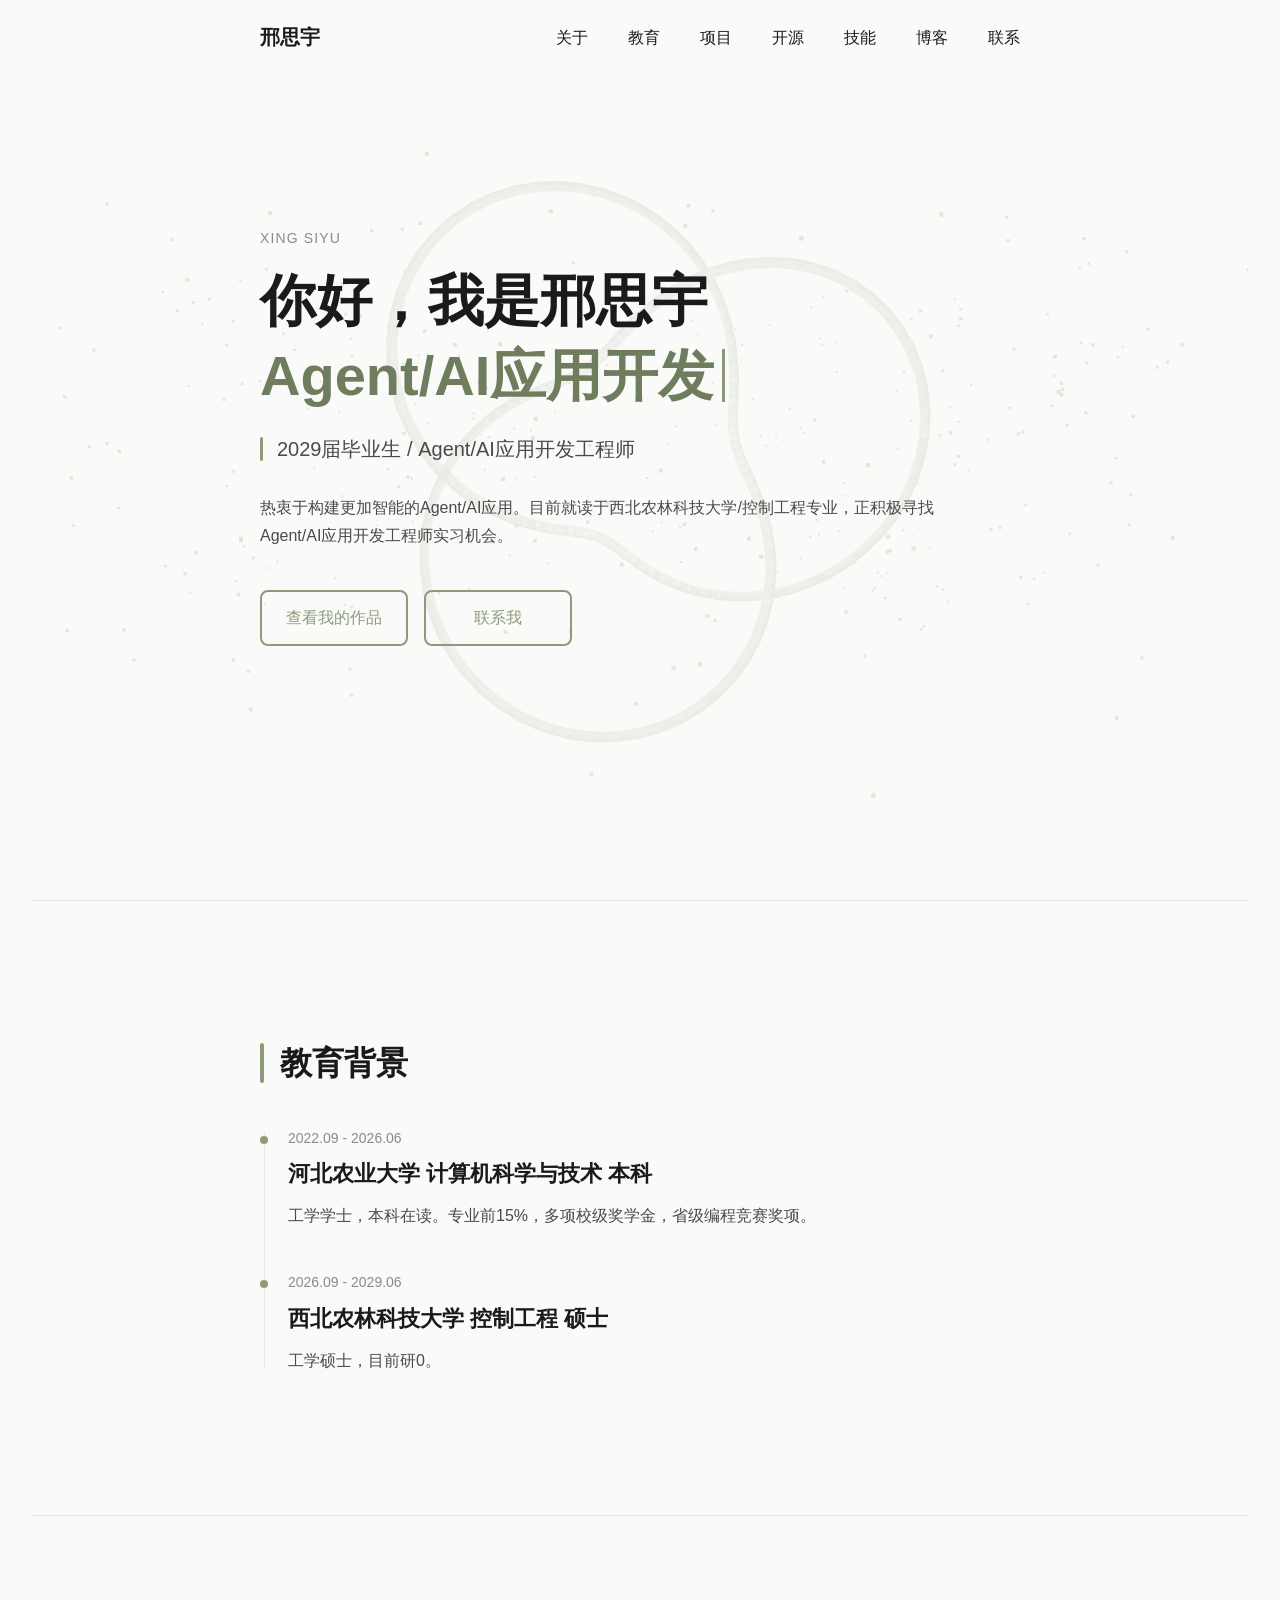
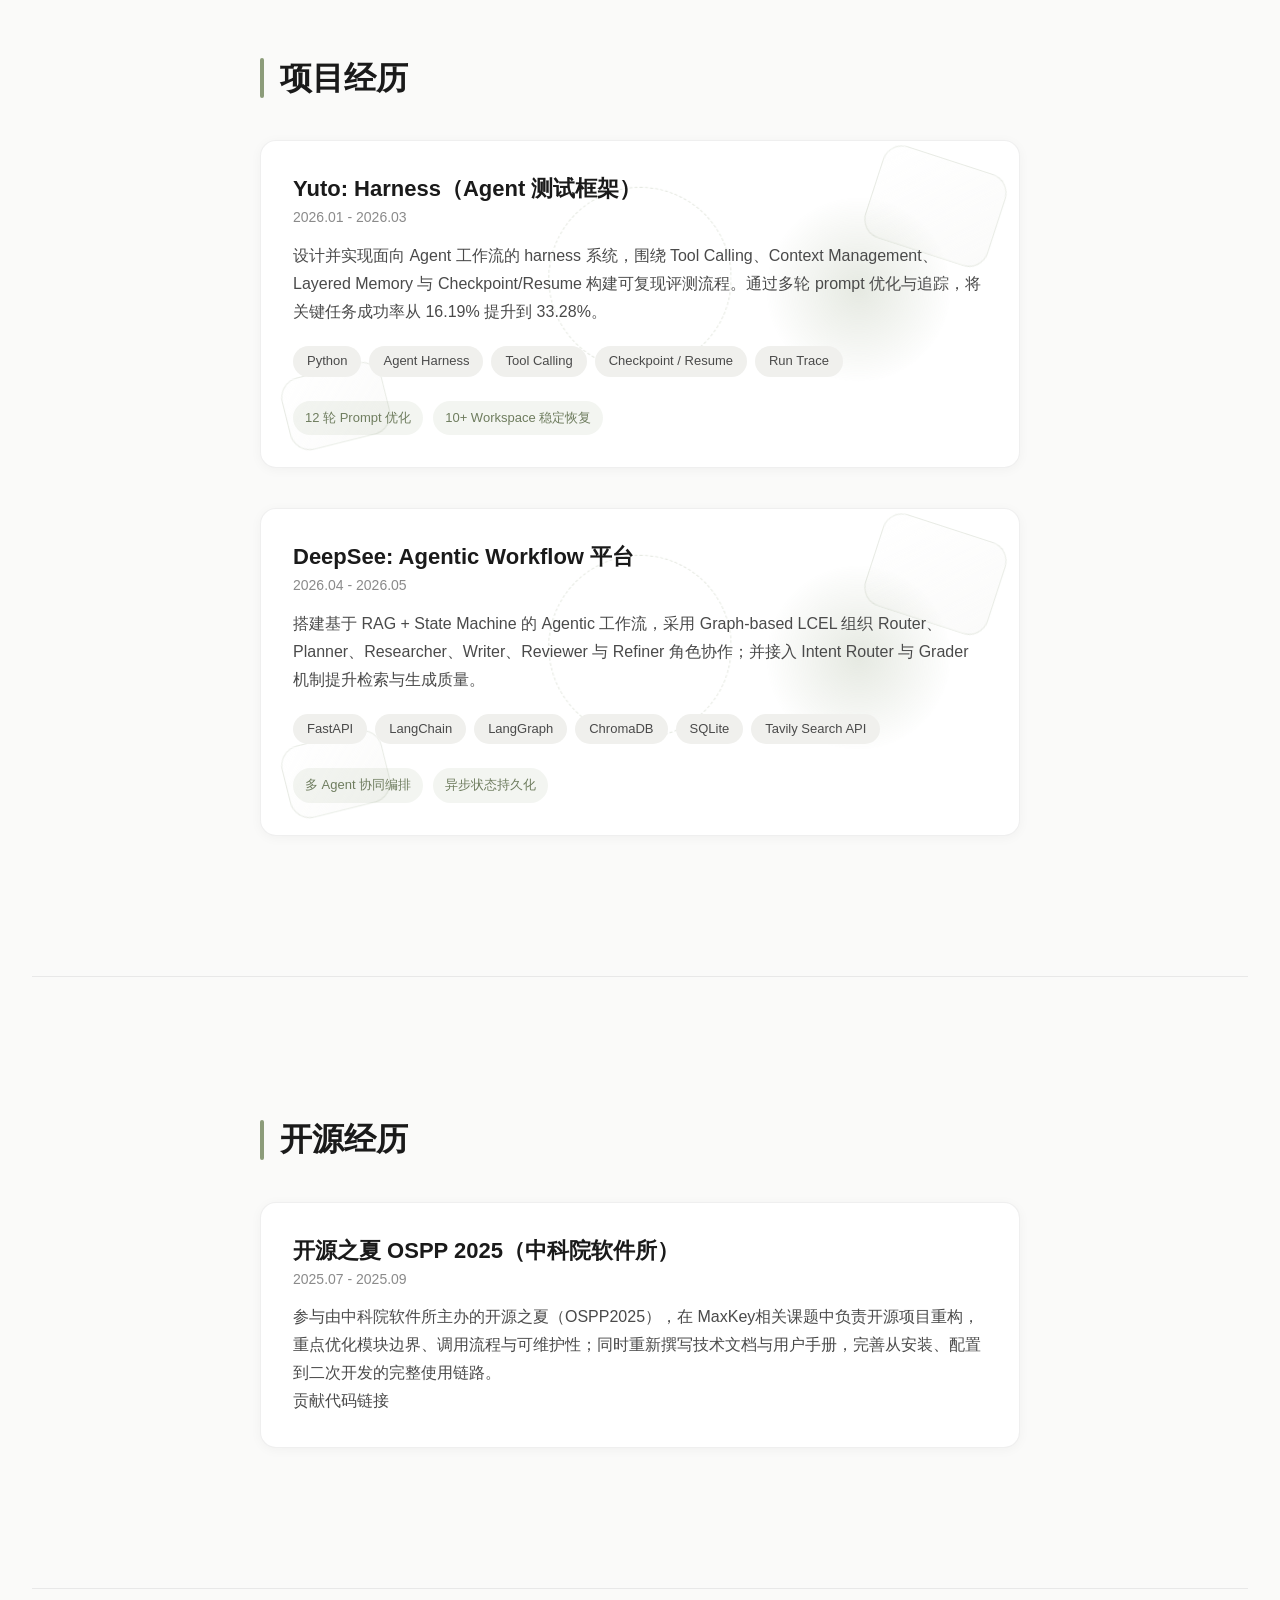
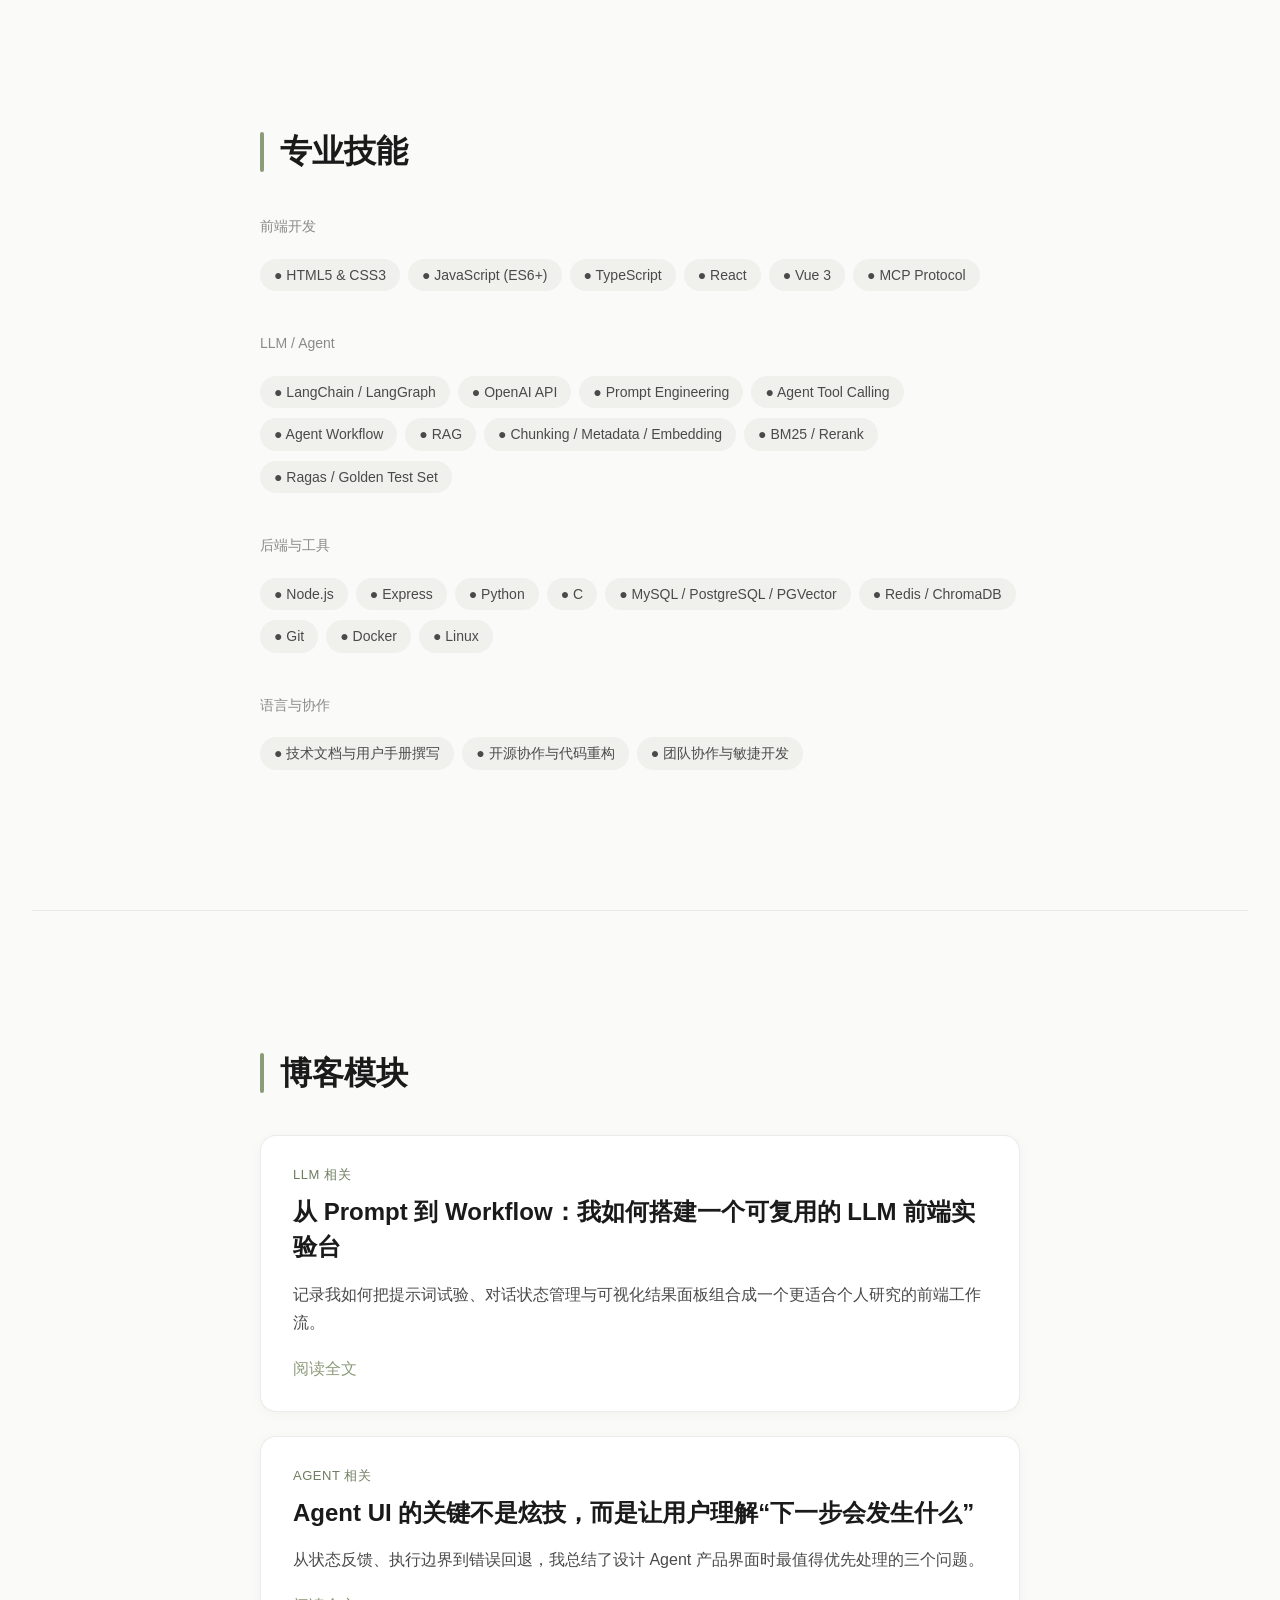
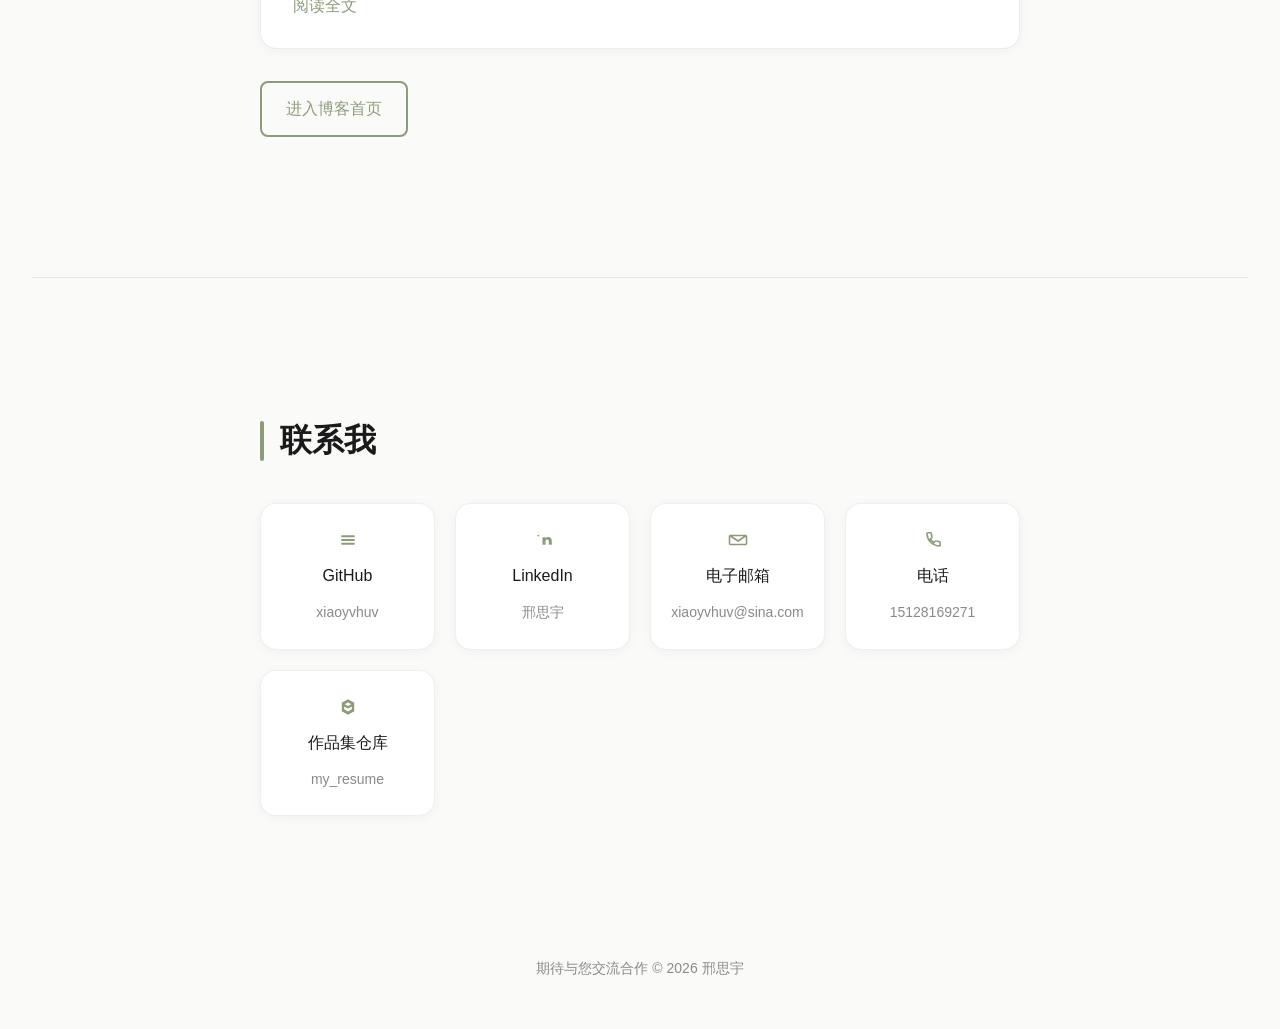
==== commit 9e4ab80b: "update portfolio content and opensource section1" ====
--- a/index.html
+++ b/index.html
@@ -211,7 +211,7 @@
             <p class="project-card__description">
               参与由中科院软件所主办的开源之夏（OSPP2025），在 MaxKey相关课题中负责开源项目重构，重点优化模块边界、调用流程与可维护性；同时重新撰写技术文档与用户手册，完善从安装、配置到二次开发的完整使用链路。
             </p>
-            <a href="https://gitee.com/dromara/MaxKey/pulls/56" target="_blank" rel="noopener noreferrer">贡献代码</a>
+            <a href="https://gitee.com/dromara/MaxKey/pulls/56" target="_blank" rel="noopener noreferrer">贡献代码链接</a>
           </article>
         </div>
       </section>
